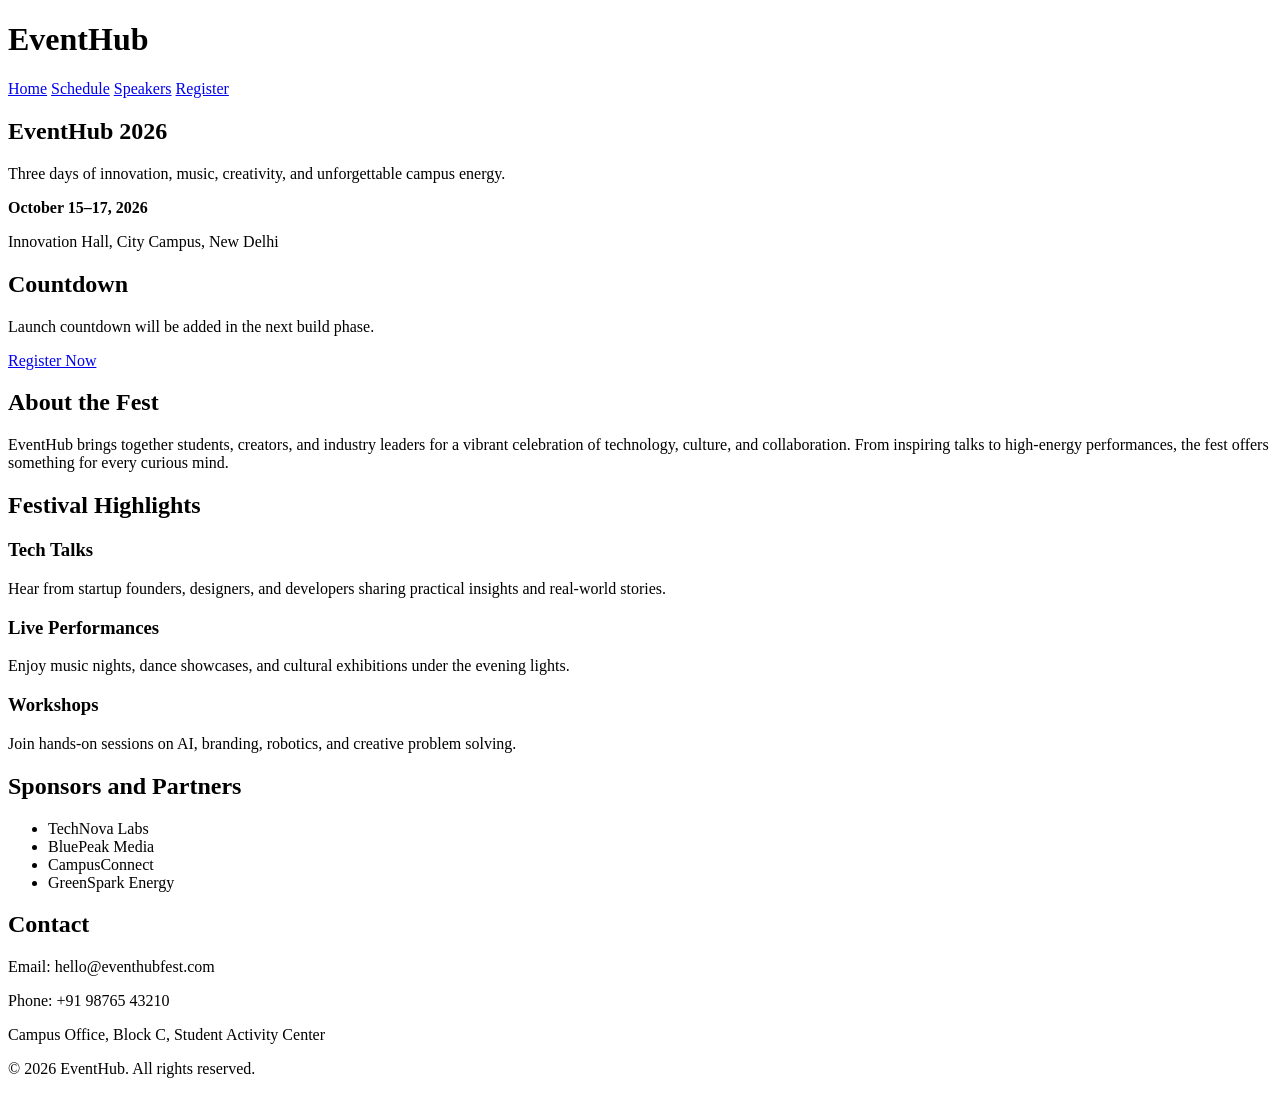
==== home.html @ 145b8e49 "Added home page" ====
<!DOCTYPE html>
<html lang="en">
  <head>
    <meta charset="UTF-8" />
    <meta name="viewport" content="width=device-width, initial-scale=1.0" />
    <title>EventHub | College Fest</title>
    <meta
      name="description"
      content="EventHub is the annual college fest celebrating music, technology, culture, and creativity."
    />
    <link rel="stylesheet" href="css/style.css" />
  </head>
  <body>
    <header>
      <h1>EventHub</h1>
      <nav aria-label="Primary navigation">
        <a href="home.html" class="active">Home</a>
        <a href="schedule.html">Schedule</a>
        <a href="speakers.html">Speakers</a>
        <a href="register.html">Register</a>
      </nav>
    </header>

    <main>
      <section class="hero" aria-labelledby="fest-title">
        <h1 id="fest-title">EventHub 2026</h1>
        <p class="tagline">Three days of innovation, music, creativity, and unforgettable campus energy.</p>
        <p><strong>October 15–17, 2026</strong></p>
        <p>Innovation Hall, City Campus, New Delhi</p>
        <div class="countdown-placeholder" aria-label="Countdown placeholder">
          <h2>Countdown</h2>
          <p>Launch countdown will be added in the next build phase.</p>
        </div>
        <p>
          <a href="register.html" class="cta-button">Register Now</a>
        </p>
      </section>

      <section aria-labelledby="about-title">
        <h2 id="about-title">About the Fest</h2>
        <p>
          EventHub brings together students, creators, and industry leaders for a vibrant celebration of
          technology, culture, and collaboration. From inspiring talks to high-energy performances, the
          fest offers something for every curious mind.
        </p>
      </section>

      <section aria-labelledby="highlights-title">
        <h2 id="highlights-title">Festival Highlights</h2>
        <article>
          <h3>Tech Talks</h3>
          <p>Hear from startup founders, designers, and developers sharing practical insights and real-world stories.</p>
        </article>
        <article>
          <h3>Live Performances</h3>
          <p>Enjoy music nights, dance showcases, and cultural exhibitions under the evening lights.</p>
        </article>
        <article>
          <h3>Workshops</h3>
          <p>Join hands-on sessions on AI, branding, robotics, and creative problem solving.</p>
        </article>
      </section>

      <section aria-labelledby="partners-title">
        <h2 id="partners-title">Sponsors and Partners</h2>
        <ul>
          <li>TechNova Labs</li>
          <li>BluePeak Media</li>
          <li>CampusConnect</li>
          <li>GreenSpark Energy</li>
        </ul>
      </section>

      <section aria-labelledby="contact-title">
        <h2 id="contact-title">Contact</h2>
        <p>Email: hello@eventhubfest.com</p>
        <p>Phone: +91 98765 43210</p>
        <p>Campus Office, Block C, Student Activity Center</p>
      </section>
    </main>

    <footer>
      <p>&copy; 2026 EventHub. All rights reserved.</p>
    </footer>
  </body>
</html>
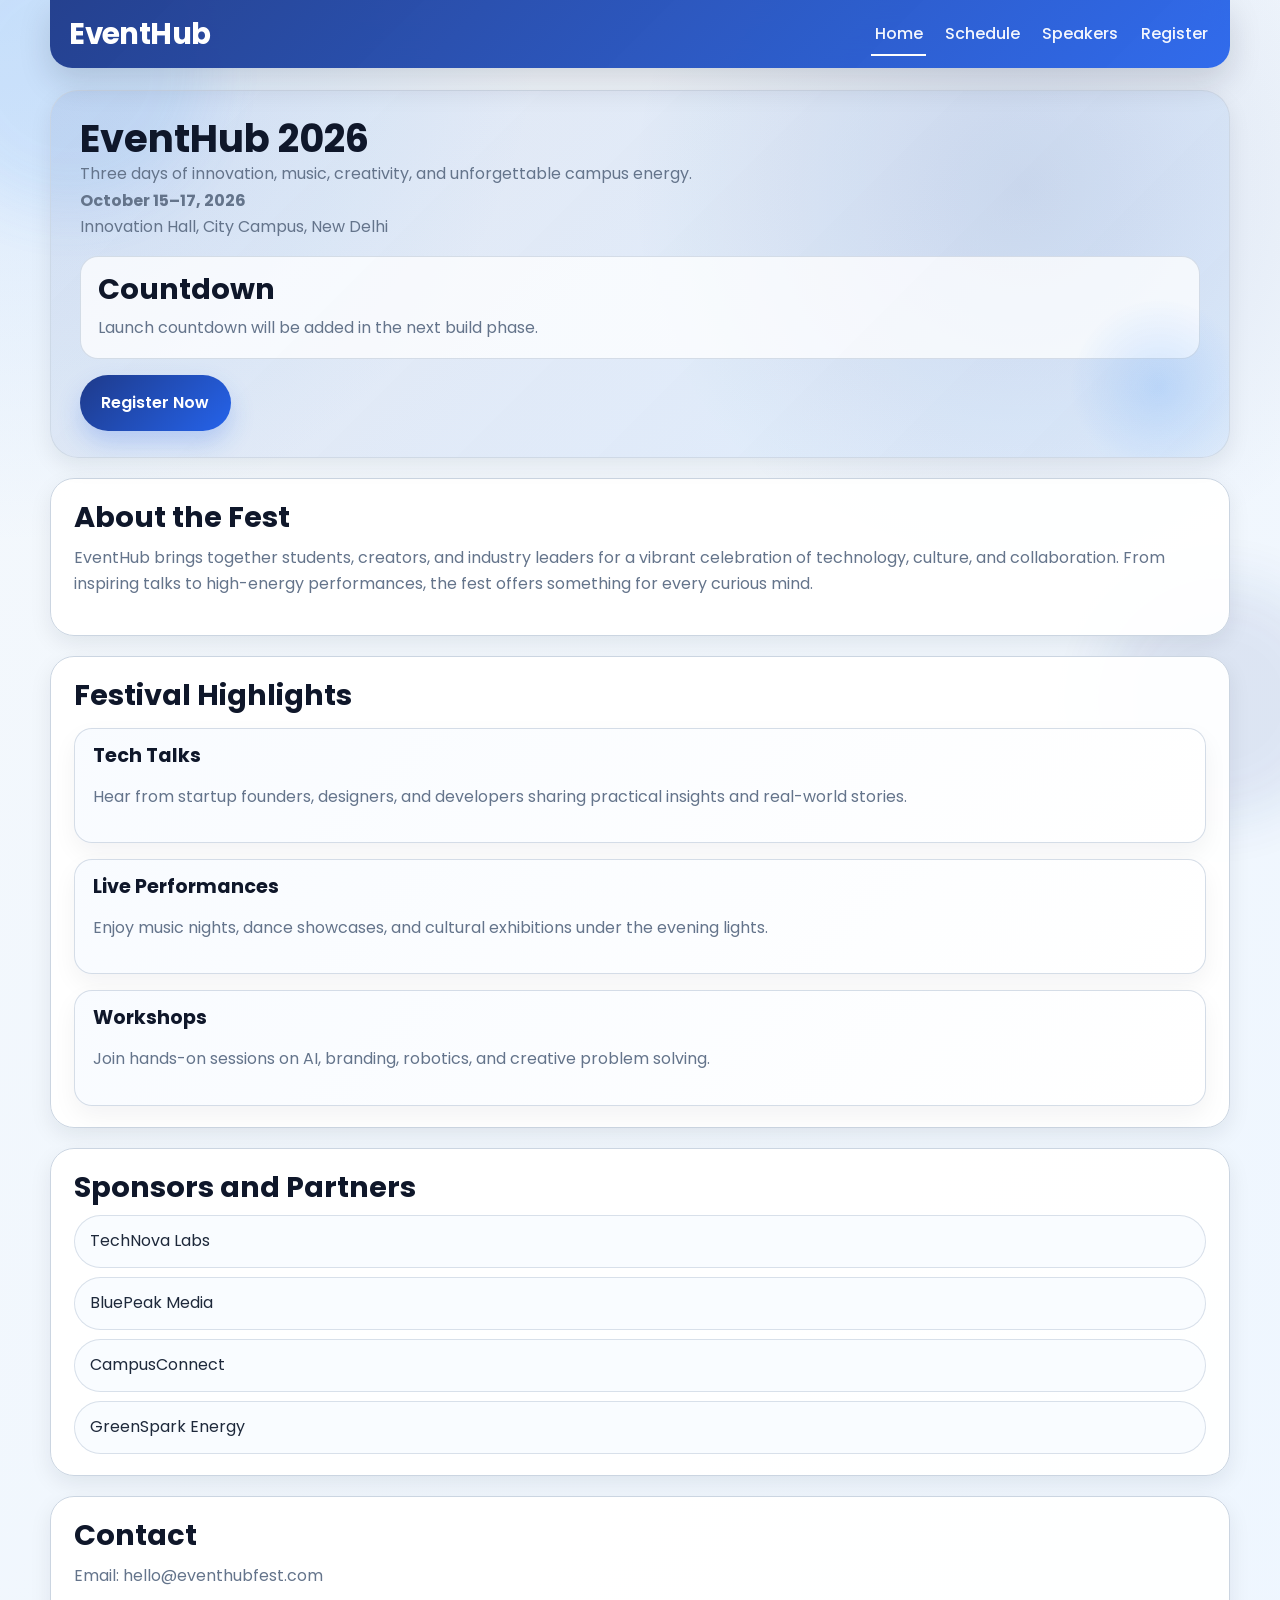
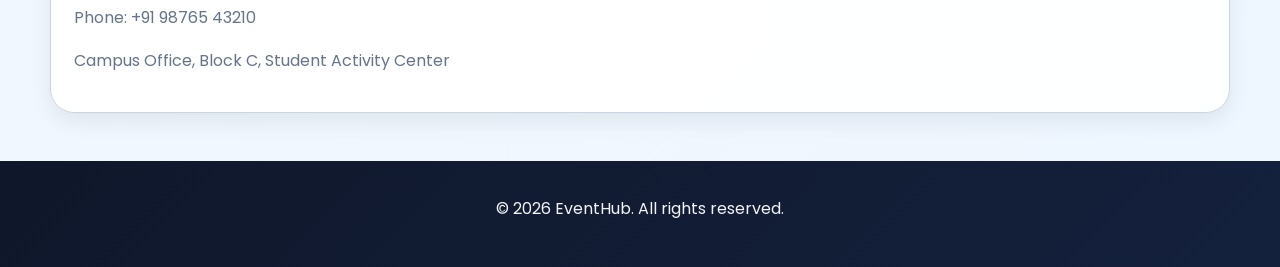
==== commit 7379bd4b: "Enhance schedule and home page styling" ====
--- a/home.html
+++ b/home.html
@@ -9,6 +9,7 @@
       content="EventHub is the annual college fest celebrating music, technology, culture, and creativity."
     />
     <link rel="stylesheet" href="css/style.css" />
+    <link rel="stylesheet" href="css/responsive.css" />
   </head>
   <body>
     <header>
--- a/css/style.css
+++ b/css/style.css
@@ -0,0 +1,544 @@
+@import url('https://fonts.googleapis.com/css2?family=Poppins:wght@300;400;500;600;700&display=swap');
+
+:root {
+  --primary: #1E3A8A;
+  --secondary: #2563EB;
+  --accent: #60A5FA;
+  --dark: #0F172A;
+  --background: #F4F8FC;
+  --surface: #FFFFFF;
+  --text: #1E293B;
+  --text-light: #64748B;
+  --border: #CBD5E1;
+  --shadow: 0 10px 30px rgba(15, 23, 42, 0.12);
+  --shadow-soft: 0 8px 22px rgba(15, 23, 42, 0.08);
+  --radius: 18px;
+}
+
+* {
+  box-sizing: border-box;
+  margin: 0;
+  padding: 0;
+}
+
+html {
+  scroll-behavior: smooth;
+}
+
+body {
+  font-family: 'Poppins', sans-serif;
+  color: var(--text);
+  line-height: 1.65;
+  min-height: 100vh;
+  overflow-x: hidden;
+  background:
+    radial-gradient(circle at top left, rgba(96, 165, 250, 0.2), transparent 24%),
+    radial-gradient(circle at 80% 10%, rgba(30, 58, 138, 0.12), transparent 20%),
+    linear-gradient(135deg, var(--background) 0%, #eef6ff 100%);
+  position: relative;
+}
+
+body::before,
+body::after {
+  content: '';
+  position: fixed;
+  pointer-events: none;
+  z-index: -1;
+  border-radius: 50%;
+  filter: blur(28px);
+  opacity: 0.75;
+}
+
+body::before {
+  width: 280px;
+  height: 280px;
+  top: -70px;
+  left: -70px;
+  background: rgba(96, 165, 250, 0.18);
+}
+
+body::after {
+  width: 240px;
+  height: 240px;
+  right: -60px;
+  bottom: 80px;
+  background: rgba(30, 58, 138, 0.12);
+}
+
+a {
+  color: inherit;
+  text-decoration: none;
+  transition: color 0.25s ease;
+}
+
+a:hover {
+  color: var(--secondary);
+}
+
+img {
+  width: 100%;
+  display: block;
+  object-fit: cover;
+}
+
+h1, h2, h3 {
+  color: var(--dark);
+  line-height: 1.15;
+  font-weight: 700;
+}
+
+h1 {
+  font-size: clamp(1.85rem, 3vw, 2.5rem);
+}
+
+h2 {
+  font-size: clamp(1.8rem, 2.2vw, 2.45rem);
+  margin-bottom: 0.7rem;
+}
+
+h3 {
+  font-size: 1.2rem;
+  margin-bottom: 0.35rem;
+}
+
+p {
+  color: var(--text-light);
+  margin-bottom: 1rem;
+}
+
+hr {
+  border: none;
+  height: 1px;
+  background: linear-gradient(90deg, transparent, var(--border), transparent);
+  margin: 0.8rem 0 1rem;
+}
+
+header {
+  position: sticky;
+  top: 0;
+  z-index: 1000;
+  width: min(1180px, calc(100% - 2rem));
+  margin: 0 auto;
+  padding: 1rem 1.2rem;
+  display: flex;
+  align-items: center;
+  justify-content: space-between;
+  gap: 1rem;
+  background: linear-gradient(135deg, rgba(30, 58, 138, 0.96), rgba(37, 99, 235, 0.94));
+  backdrop-filter: blur(12px);
+  color: #fff;
+  box-shadow: 0 14px 32px rgba(15, 23, 42, 0.15);
+  border-radius: 0 0 22px 22px;
+}
+
+header h1 {
+  color: #fff;
+  font-size: clamp(1.6rem, 2.3vw, 2.1rem);
+  letter-spacing: -0.02em;
+}
+
+nav {
+  display: flex;
+  align-items: center;
+  justify-content: flex-end;
+  gap: 1rem;
+  flex-wrap: wrap;
+}
+
+nav a {
+  position: relative;
+  color: rgba(255, 255, 255, 0.95);
+  font-weight: 500;
+  padding: 0.3rem 0.2rem;
+}
+
+nav a::after {
+  content: '';
+  position: absolute;
+  left: 0;
+  bottom: -4px;
+  width: 0;
+  height: 2px;
+  background: #fff;
+  transition: width 0.25s ease;
+}
+
+nav a:hover::after,
+nav a.active::after {
+  width: 100%;
+}
+
+main {
+  width: min(1180px, calc(100% - 2rem));
+  margin: 1.4rem auto 3rem;
+  display: grid;
+  gap: 1.25rem;
+}
+
+main > section {
+  background: rgba(255, 255, 255, 0.94);
+  border: 1px solid var(--border);
+  border-radius: 24px;
+  padding: 1.35rem 1.45rem;
+  box-shadow: var(--shadow-soft);
+  transition: transform 0.28s ease, box-shadow 0.28s ease, border-color 0.28s ease;
+}
+
+main > section:hover {
+  border-color: rgba(96, 165, 250, 0.35);
+  box-shadow: 0 16px 36px rgba(30, 58, 138, 0.12);
+}
+
+main > section:first-of-type {
+  background: linear-gradient(135deg, rgba(30, 58, 138, 0.08), rgba(96, 165, 250, 0.12));
+  border: 1px solid rgba(203, 213, 225, 0.8);
+  border-radius: 28px;
+  padding: 1.6rem 1.8rem;
+  animation: fadeInUp 0.7s ease both;
+  position: relative;
+  overflow: hidden;
+}
+
+main > section:first-of-type::before {
+  content: '';
+  position: absolute;
+  inset: auto -20px -20px auto;
+  width: 180px;
+  height: 180px;
+  background: radial-gradient(circle, rgba(96, 165, 250, 0.24), transparent 70%);
+  pointer-events: none;
+}
+
+main > section:first-of-type h2 {
+  max-width: 700px;
+  margin-bottom: 0.55rem;
+}
+
+main > section:first-of-type p {
+  max-width: 720px;
+  margin-bottom: 0;
+}
+
+main > section > section,
+main > section > article {
+  background: linear-gradient(135deg, rgba(248, 251, 255, 0.96), rgba(255, 255, 255, 0.96));
+  border: 1px solid rgba(203, 213, 225, 0.8);
+  border-radius: 18px;
+  padding: 1rem 1.1rem;
+  margin-top: 1rem;
+  box-shadow: 0 10px 24px rgba(15, 23, 42, 0.05);
+  transition: transform 0.28s ease, box-shadow 0.28s ease, border-color 0.28s ease;
+}
+
+main > section > section:hover,
+main > section > article:hover {
+  transform: translateY(-3px);
+  box-shadow: 0 14px 30px rgba(30, 58, 138, 0.12);
+  border-color: rgba(96, 165, 250, 0.35);
+}
+
+main > section > article {
+  display: flex;
+  flex-direction: column;
+  align-items: flex-start;
+  gap: 0.7rem;
+}
+
+main > section > article img {
+  width: 132px;
+  height: 132px;
+  border-radius: 50%;
+  border: 4px solid rgba(96, 165, 250, 0.22);
+  margin-bottom: 0.25rem;
+  box-shadow: 0 10px 24px rgba(30, 58, 138, 0.12);
+  transition: transform 0.3s ease;
+}
+
+main > section > article:hover img {
+  transform: scale(1.04);
+}
+
+main > section > article strong {
+  color: var(--primary);
+}
+
+.schedule-page {
+  display: grid;
+  gap: 1rem;
+}
+
+.schedule-hero {
+  display: flex;
+  justify-content: space-between;
+  align-items: flex-start;
+  gap: 1rem;
+  padding: 1.35rem 1.45rem;
+  border-radius: 24px;
+  background: linear-gradient(135deg, rgba(30, 58, 138, 0.94), rgba(37, 99, 235, 0.9));
+  color: #fff;
+  box-shadow: 0 16px 36px rgba(15, 23, 42, 0.14);
+}
+
+.schedule-hero h1,
+.schedule-hero p {
+  color: #fff;
+}
+
+.eyebrow {
+  display: inline-block;
+  margin-bottom: 0.45rem;
+  padding: 0.35rem 0.7rem;
+  border-radius: 999px;
+  background: rgba(255, 255, 255, 0.16);
+  font-size: 0.8rem;
+  font-weight: 700;
+  letter-spacing: 0.16em;
+  text-transform: uppercase;
+}
+
+.schedule-highlights {
+  display: grid;
+  gap: 0.65rem;
+  min-width: 220px;
+}
+
+.schedule-highlights div {
+  padding: 0.8rem 0.9rem;
+  border-radius: 16px;
+  background: rgba(255, 255, 255, 0.16);
+  backdrop-filter: blur(8px);
+}
+
+.schedule-highlights strong {
+  display: block;
+  font-size: 0.95rem;
+  color: #fff;
+}
+
+.schedule-highlights span {
+  font-size: 0.84rem;
+  color: rgba(255, 255, 255, 0.84);
+}
+
+.schedule-grid {
+  display: grid;
+  gap: 1rem;
+}
+
+.schedule-day-card {
+  background: rgba(255, 255, 255, 0.96);
+  border: 1px solid rgba(203, 213, 225, 0.8);
+  border-radius: 22px;
+  padding: 1.2rem;
+  box-shadow: 0 12px 28px rgba(15, 23, 42, 0.06);
+}
+
+.schedule-day-card h2 {
+  display: flex;
+  align-items: center;
+  gap: 0.7rem;
+  margin-bottom: 0.9rem;
+}
+
+.day-pill {
+  display: inline-flex;
+  align-items: center;
+  justify-content: center;
+  min-width: 70px;
+  padding: 0.3rem 0.7rem;
+  border-radius: 999px;
+  background: linear-gradient(135deg, var(--primary), var(--secondary));
+  color: #fff;
+  font-size: 0.8rem;
+  font-weight: 700;
+  letter-spacing: 0.08em;
+  text-transform: uppercase;
+}
+
+.schedule-event {
+  padding: 0.95rem 1rem;
+  border-radius: 16px;
+  border: 1px solid rgba(203, 213, 225, 0.75);
+  background: linear-gradient(135deg, rgba(248, 251, 255, 0.95), rgba(255, 255, 255, 0.95));
+  margin-top: 0.8rem;
+}
+
+.schedule-time {
+  margin-bottom: 0.3rem;
+  font-weight: 700;
+  color: var(--primary);
+}
+
+.schedule-meta {
+  margin-bottom: 0.4rem;
+}
+
+.venue-badge {
+  display: inline-block;
+  padding: 0.28rem 0.6rem;
+  border-radius: 999px;
+  background: rgba(96, 165, 250, 0.14);
+  color: var(--primary);
+  font-size: 0.82rem;
+  font-weight: 600;
+}
+
+main ul {
+  list-style: none;
+  display: grid;
+  gap: 0.6rem;
+  margin-top: 0.4rem;
+}
+
+main li {
+  border: 1px solid rgba(203, 213, 225, 0.7);
+  background: rgba(248, 251, 255, 0.78);
+  border-radius: 999px;
+  padding: 0.75rem 0.95rem;
+  color: var(--text);
+}
+
+.countdown-placeholder {
+  margin: 1rem 0;
+  padding: 1rem 1.1rem;
+  border-radius: 18px;
+  background: rgba(255, 255, 255, 0.75);
+  border: 1px solid rgba(203, 213, 225, 0.8);
+}
+
+.cta-button,
+button,
+.btn {
+  display: inline-flex;
+  align-items: center;
+  justify-content: center;
+  gap: 0.5rem;
+  border: none;
+  padding: 0.95rem 1.35rem;
+  border-radius: 999px;
+  cursor: pointer;
+  font-weight: 600;
+  color: #fff;
+  background: linear-gradient(135deg, var(--primary), var(--secondary));
+  box-shadow: 0 12px 24px rgba(37, 99, 235, 0.24);
+  transition: transform 0.3s ease, box-shadow 0.3s ease, background 0.3s ease;
+}
+
+.cta-button:hover,
+button:hover,
+.btn:hover {
+  transform: translateY(-3px);
+  box-shadow: 0 16px 30px rgba(37, 99, 235, 0.28);
+  background: linear-gradient(135deg, var(--secondary), var(--accent));
+}
+
+form {
+  display: grid;
+  gap: 0.75rem;
+}
+
+label {
+  font-weight: 600;
+  color: var(--dark);
+  font-size: 0.95rem;
+}
+
+input,
+select,
+textarea {
+  width: 100%;
+  padding: 0.9rem 1rem;
+  border: 1px solid var(--border);
+  border-radius: 12px;
+  background: var(--surface);
+  color: var(--text);
+  font: inherit;
+  transition: border-color 0.25s ease, box-shadow 0.25s ease, transform 0.25s ease;
+}
+
+input::placeholder,
+textarea::placeholder {
+  color: #94a3b8;
+}
+
+input:focus,
+select:focus,
+textarea:focus {
+  outline: none;
+  border-color: var(--accent);
+  box-shadow: 0 0 0 4px rgba(96, 165, 250, 0.16);
+  transform: translateY(-1px);
+}
+
+textarea {
+  min-height: 110px;
+  resize: vertical;
+}
+
+input[type='checkbox'] {
+  width: auto;
+  accent-color: var(--primary);
+  margin-right: 0.6rem;
+  transform: translateY(2px);
+}
+
+main > section:nth-of-type(2) > section {
+  max-width: 700px;
+  margin: 0 auto;
+  width: 100%;
+  padding: 1.45rem;
+}
+
+footer {
+  background: linear-gradient(135deg, var(--dark), #14213d);
+  color: rgba(255, 255, 255, 0.95);
+  padding: 2.2rem 1rem 1.8rem;
+  text-align: center;
+  margin-top: 1.5rem;
+}
+
+footer p,
+footer h3 {
+  color: rgba(255, 255, 255, 0.95);
+}
+
+footer a {
+  color: var(--accent);
+}
+
+footer a:hover {
+  color: #fff;
+}
+
+table {
+  width: 100%;
+  border-collapse: collapse;
+  overflow: hidden;
+  border-radius: var(--radius);
+}
+
+th,
+td {
+  padding: 0.8rem 0.9rem;
+  border-bottom: 1px solid var(--border);
+}
+
+th {
+  background: rgba(30, 58, 138, 0.06);
+  color: var(--primary);
+}
+
+tr:hover {
+  background: rgba(96, 165, 250, 0.05);
+}
+
+@keyframes fadeInUp {
+  from {
+    opacity: 0;
+    transform: translateY(16px);
+  }
+  to {
+    opacity: 1;
+    transform: translateY(0);
+  }
+}
--- a/css/responsive.css
+++ b/css/responsive.css
@@ -0,0 +1,86 @@
+@media (min-width: 768px) {
+  main > section:nth-of-type(2) {
+    grid-template-columns: repeat(2, minmax(0, 1fr));
+  }
+}
+
+@media (max-width: 900px) {
+  header {
+    flex-direction: column;
+    align-items: flex-start;
+    padding: 1rem 1rem 0.95rem;
+  }
+
+  nav {
+    justify-content: flex-start;
+    gap: 0.75rem;
+  }
+
+  main > section:first-of-type {
+    padding: 1.4rem;
+    border-radius: 24px;
+  }
+}
+
+@media (max-width: 640px) {
+  body {
+    line-height: 1.6;
+  }
+
+  header {
+    width: min(100% - 1rem, 1180px);
+    padding: 1rem;
+  }
+
+  main {
+    width: min(100% - 1.1rem, 1180px);
+    margin: 0.9rem auto 2rem;
+    gap: 0.95rem;
+  }
+
+  main > section {
+    padding: 1.15rem;
+    border-radius: 20px;
+  }
+
+  main > section:first-of-type {
+    padding: 1.25rem;
+  }
+
+  main > section > section,
+  main > section > article {
+    padding: 1rem;
+    border-radius: 16px;
+  }
+
+  main > section > article img {
+    align-self: center;
+    width: 115px;
+    height: 115px;
+  }
+
+  nav {
+    width: 100%;
+    display: grid;
+    grid-template-columns: repeat(2, minmax(0, 1fr));
+    gap: 0.65rem;
+  }
+
+  nav a {
+    display: inline-flex;
+    justify-content: center;
+    padding: 0.55rem 0.7rem;
+    border-radius: 999px;
+    background: rgba(255, 255, 255, 0.14);
+  }
+
+  .cta-button,
+  button,
+  .btn {
+    width: 100%;
+  }
+
+  footer {
+    padding: 1.8rem 1rem;
+  }
+}
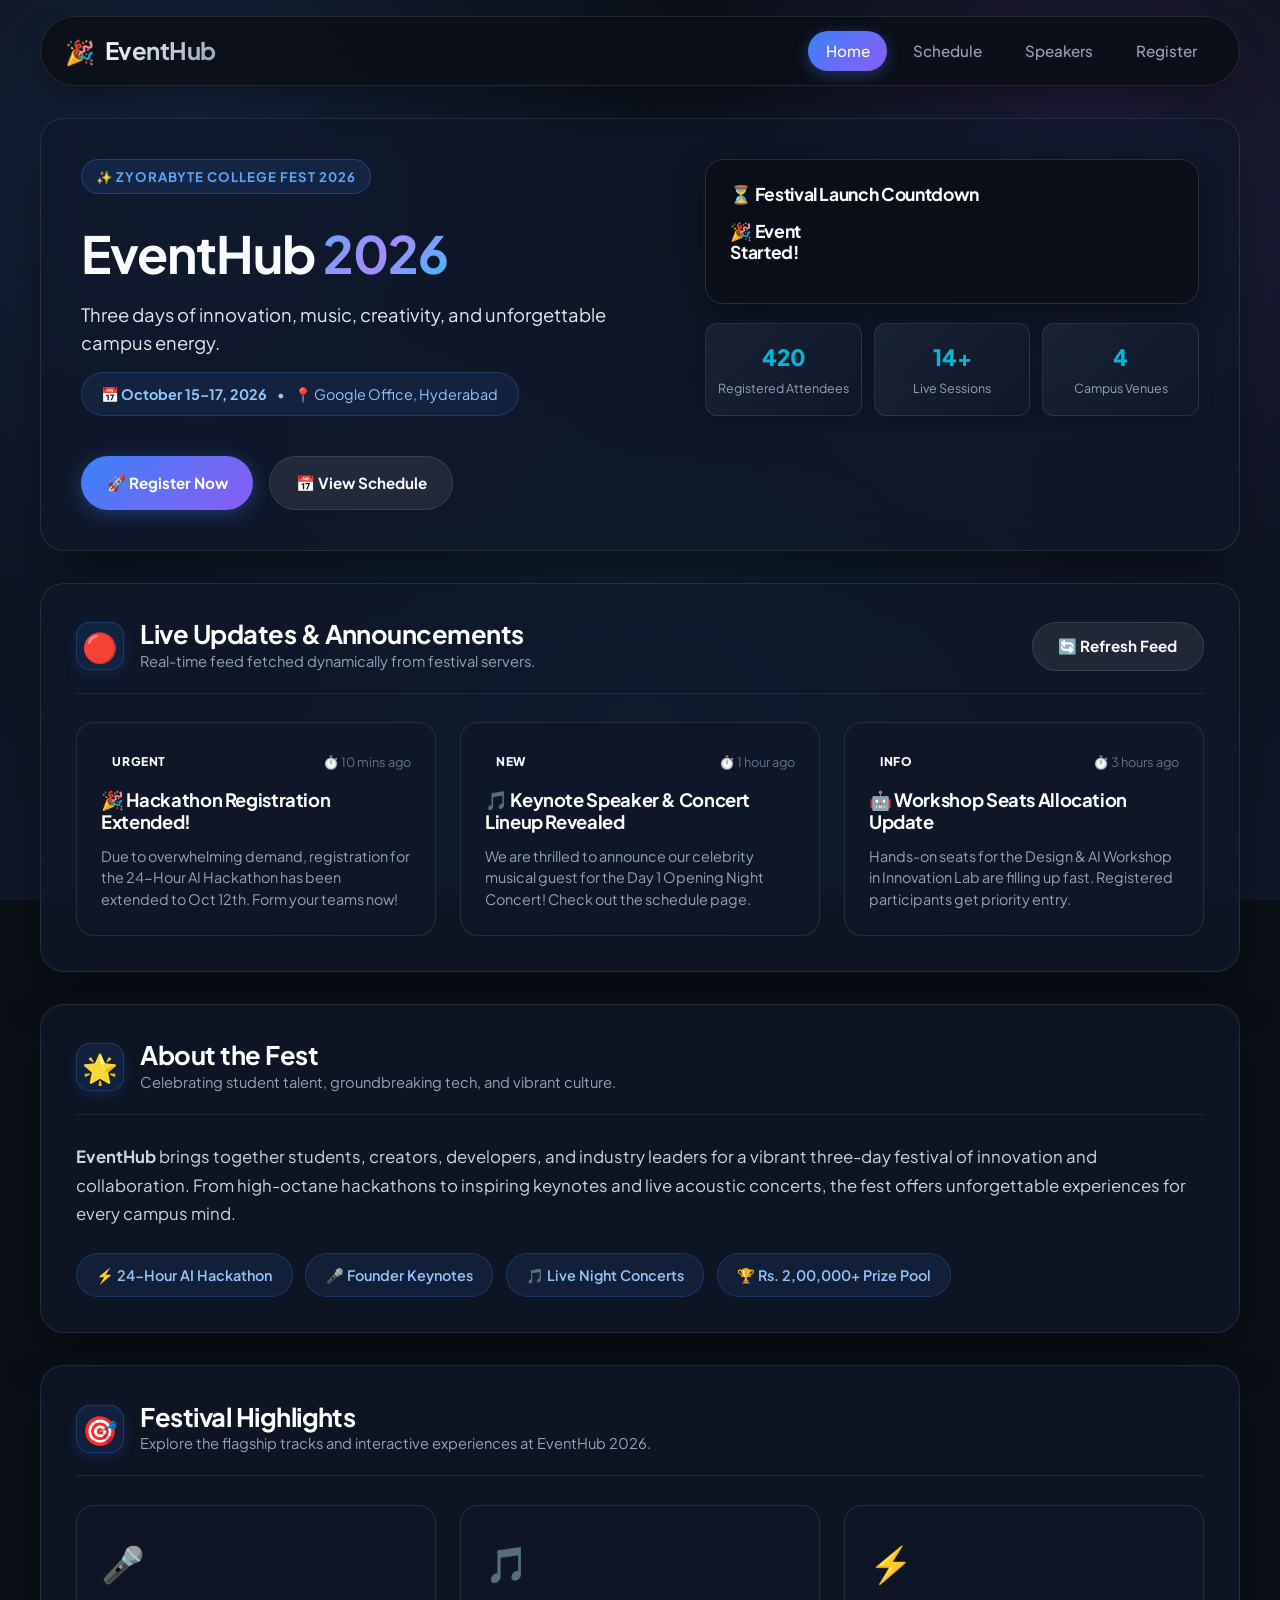
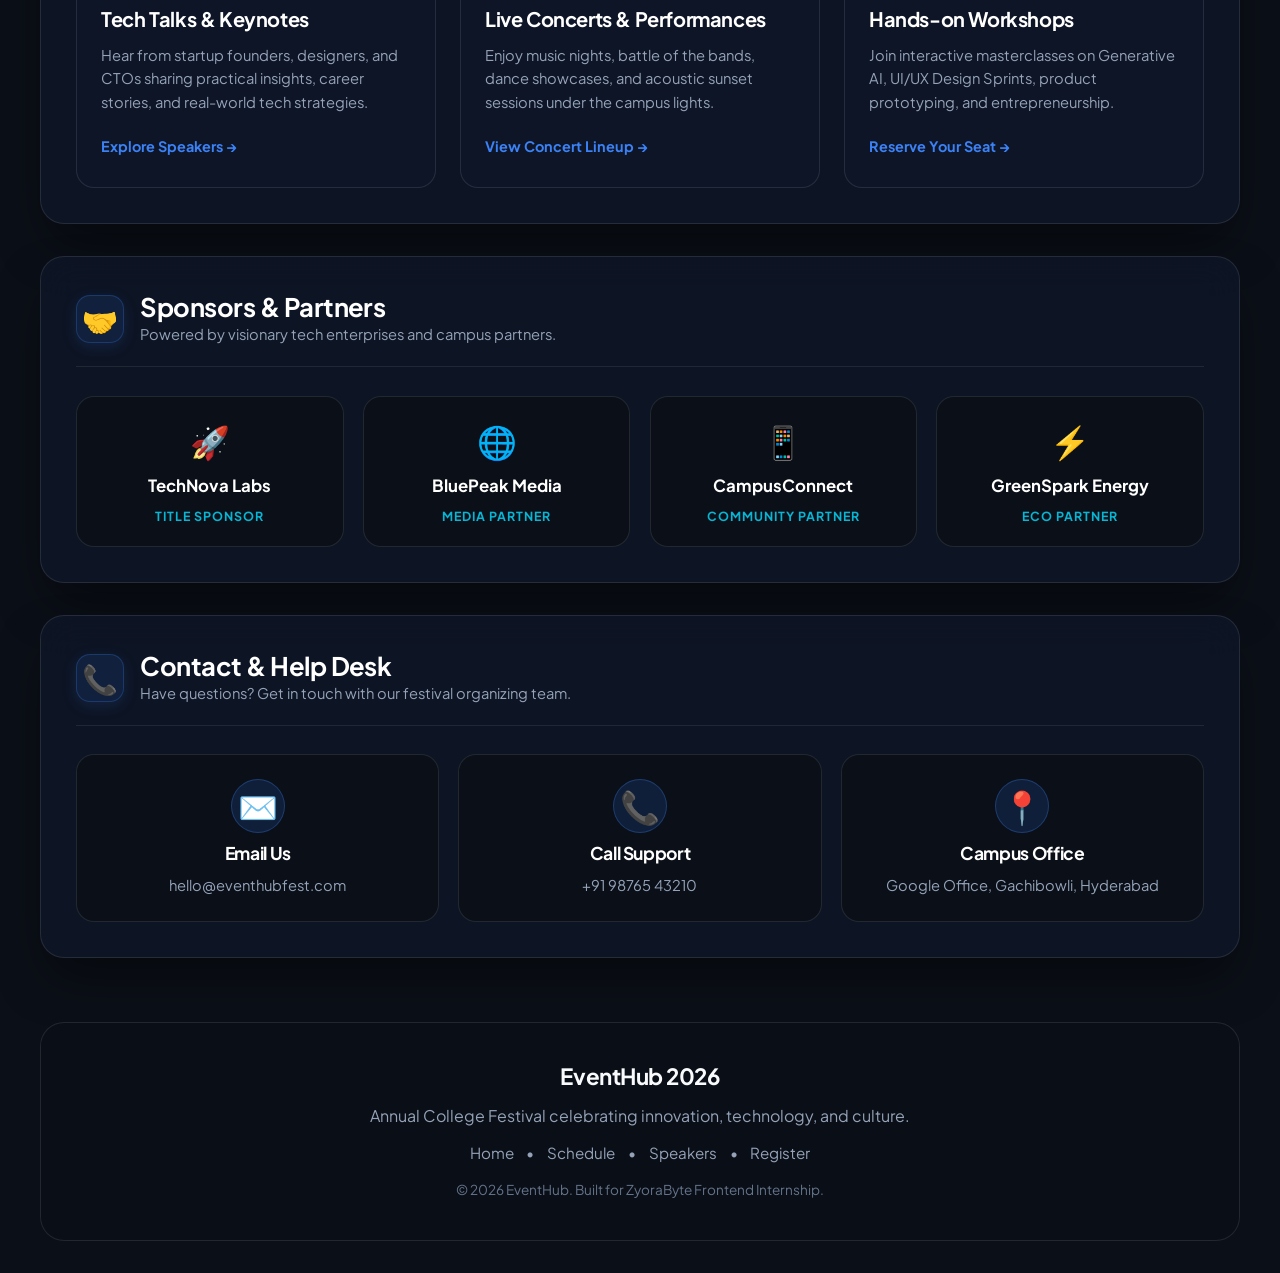
==== commit f493a90e: "style: overhaul design with dark glassmorphism, responsive cards, location updates and fail-safe dat" ====
--- a/home.html
+++ b/home.html
@@ -1,87 +1,290 @@
 <!DOCTYPE html>
 <html lang="en">
-  <head>
+<head>
     <meta charset="UTF-8" />
     <meta name="viewport" content="width=device-width, initial-scale=1.0" />
-    <title>EventHub | College Fest</title>
-    <meta
-      name="description"
-      content="EventHub is the annual college fest celebrating music, technology, culture, and creativity."
-    />
+    <title>EventHub | Annual College Fest 2026</title>
+    <meta name="description" content="EventHub is the annual college fest celebrating music, technology, culture, and innovation." />
+    <link rel="preconnect" href="https://fonts.googleapis.com">
+    <link rel="preconnect" href="https://fonts.gstatic.com" crossorigin>
+    <link href="https://fonts.googleapis.com/css2?family=Plus+Jakarta+Sans:wght@400;500;600;700;800&family=Inter:wght@300;400;500;600;700&display=swap" rel="stylesheet">
     <link rel="stylesheet" href="css/style.css" />
     <link rel="stylesheet" href="css/responsive.css" />
-  </head>
-  <body>
+</head>
+<body data-page="home">
+
     <header>
-      <h1>EventHub</h1>
-      <nav aria-label="Primary navigation">
-        <a href="home.html" class="active">Home</a>
-        <a href="schedule.html">Schedule</a>
-        <a href="speakers.html">Speakers</a>
-        <a href="register.html">Register</a>
-      </nav>
+        <div class="brand">
+            <a href="index.html" class="logo-link">
+                <span class="logo-icon">🎉</span>
+                <h1>EventHub</h1>
+            </a>
+        </div>
+
+        <button class="menu-toggle" type="button" aria-label="Toggle navigation" aria-expanded="false">
+            <span></span>
+            <span></span>
+            <span></span>
+        </button>
+
+        <nav class="nav-links" aria-label="Primary navigation">
+            <a href="index.html" class="active" aria-current="page">Home</a>
+            <a href="schedule.html">Schedule</a>
+            <a href="speakers.html">Speakers</a>
+            <a href="register.html">Register</a>
+        </nav>
     </header>
 
-    <main>
-      <section class="hero" aria-labelledby="fest-title">
-        <h1 id="fest-title">EventHub 2026</h1>
-        <p class="tagline">Three days of innovation, music, creativity, and unforgettable campus energy.</p>
-        <p><strong>October 15–17, 2026</strong></p>
-        <p>Innovation Hall, City Campus, New Delhi</p>
-        <div class="countdown-placeholder" aria-label="Countdown placeholder">
-          <h2>Countdown</h2>
-          <p>Launch countdown will be added in the next build phase.</p>
+    <main id="main-content">
+
+        <!-- 1. Hero Section Box -->
+        <section class="hero section-box" aria-labelledby="fest-title">
+            <div class="hero-header-content">
+                <span class="eyebrow">✨ ZyoraByte College Fest 2026</span>
+                <h1 id="fest-title">EventHub <span class="gradient-text">2026</span></h1>
+                <p class="tagline">Three days of innovation, music, creativity, and unforgettable campus energy.</p>
+                <div class="event-details-pill">
+                    <span>📅 <strong>October 15–17, 2026</strong></span>
+                    <span>•</span>
+                    <span>📍 Google Office, Hyderabad</span>
+                </div>
+            </div>
+
+            <div class="hero-side">
+                <div class="countdown-card" aria-label="Fest Countdown Timer">
+                    <h3>⏳ Festival Launch Countdown</h3>
+                    <div id="countdown" data-target-date="2026-10-15T09:00:00" class="countdown-grid">
+                        <div class="countdown-unit">
+                            <span class="countdown-value" id="cd-days">00</span>
+                            <span class="countdown-label">Days</span>
+                        </div>
+                        <div class="countdown-unit">
+                            <span class="countdown-value" id="cd-hours">00</span>
+                            <span class="countdown-label">Hours</span>
+                        </div>
+                        <div class="countdown-unit">
+                            <span class="countdown-value" id="cd-mins">00</span>
+                            <span class="countdown-label">Mins</span>
+                        </div>
+                        <div class="countdown-unit">
+                            <span class="countdown-value" id="cd-secs">00</span>
+                            <span class="countdown-label">Secs</span>
+                        </div>
+                    </div>
+                </div>
+
+                <div class="hero-stats">
+                    <div class="stat-card">
+                        <strong id="live-registration-count">420</strong>
+                        <span>Registered Attendees</span>
+                    </div>
+                    <div class="stat-card">
+                        <strong>14+</strong>
+                        <span>Live Sessions</span>
+                    </div>
+                    <div class="stat-card">
+                        <strong>4</strong>
+                        <span>Campus Venues</span>
+                    </div>
+                </div>
+            </div>
+
+            <div class="hero-cta-wrapper">
+                <a href="register.html" class="cta-button">🚀 Register Now</a>
+                <a href="schedule.html" class="cta-button secondary-button">📅 View Schedule</a>
+            </div>
+        </section>
+
+        <!-- 2. Live Updates & Announcements Section Box -->
+        <section class="section-box live-data-section" aria-labelledby="live-updates-title">
+            <div class="section-header-box">
+                <div class="header-title-group">
+                    <span class="header-icon-badge">🔴</span>
+                    <div>
+                        <h2 id="live-updates-title">Live Updates & Announcements</h2>
+                        <p>Real-time feed fetched dynamically from festival servers.</p>
+                    </div>
+                </div>
+                <button type="button" id="refresh-announcements-btn" class="secondary-button icon-btn" title="Refresh Live Data">
+                    🔄 Refresh Feed
+                </button>
+            </div>
+
+            <div id="announcements-feed" class="card-grid">
+                <article class="announcement-card feature-card">
+                    <div class="announcement-header">
+                        <span class="pill urgent-pill">🔥 URGENT</span>
+                        <small class="announcement-time">⏱️ 10 mins ago</small>
+                    </div>
+                    <h3>🎉 Hackathon Registration Extended!</h3>
+                    <p>Due to overwhelming demand, registration for the 24-Hour AI Hackathon has been extended to Oct 12th. Form your teams now!</p>
+                </article>
+
+                <article class="announcement-card feature-card">
+                    <div class="announcement-header">
+                        <span class="pill new-pill">🎵 NEW</span>
+                        <small class="announcement-time">⏱️ 1 hour ago</small>
+                    </div>
+                    <h3>🎵 Keynote Speaker & Concert Lineup Revealed</h3>
+                    <p>We are thrilled to announce our celebrity musical guest for the Day 1 Opening Night Concert! Check out the schedule page.</p>
+                </article>
+
+                <article class="announcement-card feature-card">
+                    <div class="announcement-header">
+                        <span class="pill info-pill">ℹ️ INFO</span>
+                        <small class="announcement-time">⏱️ 3 hours ago</small>
+                    </div>
+                    <h3>🤖 Workshop Seats Allocation Update</h3>
+                    <p>Hands-on seats for the Design & AI Workshop in Innovation Lab are filling up fast. Registered participants get priority entry.</p>
+                </article>
+            </div>
+        </section>
+
+        <!-- 3. About the Fest Section Box -->
+        <section class="section-box about-section-box" aria-labelledby="about-title">
+            <div class="section-header-box">
+                <div class="header-title-group">
+                    <span class="header-icon-badge">🌟</span>
+                    <div>
+                        <h2 id="about-title">About the Fest</h2>
+                        <p>Celebrating student talent, groundbreaking tech, and vibrant culture.</p>
+                    </div>
+                </div>
+            </div>
+            <div class="about-card-body">
+                <p>
+                    <strong>EventHub</strong> brings together students, creators, developers, and industry leaders for a 
+                    vibrant three-day festival of innovation and collaboration. From high-octane hackathons to inspiring keynotes 
+                    and live acoustic concerts, the fest offers unforgettable experiences for every campus mind.
+                </p>
+                <div class="about-highlights-pills">
+                    <span class="highlight-pill">⚡ 24-Hour AI Hackathon</span>
+                    <span class="highlight-pill">🎤 Founder Keynotes</span>
+                    <span class="highlight-pill">🎵 Live Night Concerts</span>
+                    <span class="highlight-pill">🏆 Rs. 2,00,000+ Prize Pool</span>
+                </div>
+            </div>
+        </section>
+
+        <!-- 4. Festival Highlights Section Box -->
+        <section class="section-box highlights-section-box" aria-labelledby="highlights-title">
+            <div class="section-header-box">
+                <div class="header-title-group">
+                    <span class="header-icon-badge">🎯</span>
+                    <div>
+                        <h2 id="highlights-title">Festival Highlights</h2>
+                        <p>Explore the flagship tracks and interactive experiences at EventHub 2026.</p>
+                    </div>
+                </div>
+            </div>
+
+            <div class="card-grid highlights-grid">
+                <article class="feature-card highlight-card">
+                    <div class="card-icon-header">🎤</div>
+                    <h3>Tech Talks & Keynotes</h3>
+                    <p>Hear from startup founders, designers, and CTOs sharing practical insights, career stories, and real-world tech strategies.</p>
+                    <a href="speakers.html" class="card-link">Explore Speakers &rarr;</a>
+                </article>
+
+                <article class="feature-card highlight-card">
+                    <div class="card-icon-header">🎵</div>
+                    <h3>Live Concerts & Performances</h3>
+                    <p>Enjoy music nights, battle of the bands, dance showcases, and acoustic sunset sessions under the campus lights.</p>
+                    <a href="schedule.html" class="card-link">View Concert Lineup &rarr;</a>
+                </article>
+
+                <article class="feature-card highlight-card">
+                    <div class="card-icon-header">⚡</div>
+                    <h3>Hands-on Workshops</h3>
+                    <p>Join interactive masterclasses on Generative AI, UI/UX Design Sprints, product prototyping, and entrepreneurship.</p>
+                    <a href="register.html" class="card-link">Reserve Your Seat &rarr;</a>
+                </article>
+            </div>
+        </section>
+
+        <!-- 5. Sponsors and Partners Section Box -->
+        <section class="section-box partners-section-box" aria-labelledby="partners-title">
+            <div class="section-header-box">
+                <div class="header-title-group">
+                    <span class="header-icon-badge">🤝</span>
+                    <div>
+                        <h2 id="partners-title">Sponsors & Partners</h2>
+                        <p>Powered by visionary tech enterprises and campus partners.</p>
+                    </div>
+                </div>
+            </div>
+
+            <div class="sponsor-grid">
+                <div class="sponsor-badge">
+                    <span class="sponsor-icon">🚀</span>
+                    <strong>TechNova Labs</strong>
+                    <span class="sponsor-type">Title Sponsor</span>
+                </div>
+                <div class="sponsor-badge">
+                    <span class="sponsor-icon">🌐</span>
+                    <strong>BluePeak Media</strong>
+                    <span class="sponsor-type">Media Partner</span>
+                </div>
+                <div class="sponsor-badge">
+                    <span class="sponsor-icon">📱</span>
+                    <strong>CampusConnect</strong>
+                    <span class="sponsor-type">Community Partner</span>
+                </div>
+                <div class="sponsor-badge">
+                    <span class="sponsor-icon">⚡</span>
+                    <strong>GreenSpark Energy</strong>
+                    <span class="sponsor-type">Eco Partner</span>
+                </div>
+            </div>
+        </section>
+
+        <!-- 6. Contact Section Box -->
+        <section class="section-box contact-section-box" aria-labelledby="contact-title">
+            <div class="section-header-box">
+                <div class="header-title-group">
+                    <span class="header-icon-badge">📞</span>
+                    <div>
+                        <h2 id="contact-title">Contact & Help Desk</h2>
+                        <p>Have questions? Get in touch with our festival organizing team.</p>
+                    </div>
+                </div>
+            </div>
+
+            <div class="contact-grid">
+                <div class="contact-card">
+                    <div class="contact-icon">✉️</div>
+                    <h4>Email Us</h4>
+                    <p>hello@eventhubfest.com</p>
+                </div>
+                <div class="contact-card">
+                    <div class="contact-icon">📞</div>
+                    <h4>Call Support</h4>
+                    <p>+91 98765 43210</p>
+                </div>
+                <div class="contact-card">
+                    <div class="contact-icon">📍</div>
+                    <h4>Campus Office</h4>
+                    <p>Google Office, Gachibowli, Hyderabad</p>
+                </div>
+            </div>
+        </section>
+
+    </main>
+
+    <footer>
+        <div class="footer-content">
+            <h3>EventHub 2026</h3>
+            <p>Annual College Festival celebrating innovation, technology, and culture.</p>
+            <div class="footer-links">
+                <a href="index.html">Home</a> &bull;
+                <a href="schedule.html">Schedule</a> &bull;
+                <a href="speakers.html">Speakers</a> &bull;
+                <a href="register.html">Register</a>
+            </div>
+            <p class="copyright">&copy; 2026 EventHub. Built for ZyoraByte Frontend Internship.</p>
         </div>
-        <p>
-          <a href="register.html" class="cta-button">Register Now</a>
-        </p>
-      </section>
-
-      <section aria-labelledby="about-title">
-        <h2 id="about-title">About the Fest</h2>
-        <p>
-          EventHub brings together students, creators, and industry leaders for a vibrant celebration of
-          technology, culture, and collaboration. From inspiring talks to high-energy performances, the
-          fest offers something for every curious mind.
-        </p>
-      </section>
-
-      <section aria-labelledby="highlights-title">
-        <h2 id="highlights-title">Festival Highlights</h2>
-        <article>
-          <h3>Tech Talks</h3>
-          <p>Hear from startup founders, designers, and developers sharing practical insights and real-world stories.</p>
-        </article>
-        <article>
-          <h3>Live Performances</h3>
-          <p>Enjoy music nights, dance showcases, and cultural exhibitions under the evening lights.</p>
-        </article>
-        <article>
-          <h3>Workshops</h3>
-          <p>Join hands-on sessions on AI, branding, robotics, and creative problem solving.</p>
-        </article>
-      </section>
-
-      <section aria-labelledby="partners-title">
-        <h2 id="partners-title">Sponsors and Partners</h2>
-        <ul>
-          <li>TechNova Labs</li>
-          <li>BluePeak Media</li>
-          <li>CampusConnect</li>
-          <li>GreenSpark Energy</li>
-        </ul>
-      </section>
-
-      <section aria-labelledby="contact-title">
-        <h2 id="contact-title">Contact</h2>
-        <p>Email: hello@eventhubfest.com</p>
-        <p>Phone: +91 98765 43210</p>
-        <p>Campus Office, Block C, Student Activity Center</p>
-      </section>
-    </main>
-
-    <footer>
-      <p>&copy; 2026 EventHub. All rights reserved.</p>
     </footer>
-  </body>
+
+    <script src="js/script.js" defer></script>
+</body>
 </html>
--- a/css/style.css
+++ b/css/style.css
@@ -1,18 +1,40 @@
-@import url('https://fonts.googleapis.com/css2?family=Poppins:wght@300;400;500;600;700&display=swap');
+@import url('https://fonts.googleapis.com/css2?family=Plus+Jakarta+Sans:wght@400;500;600;700;800&family=Inter:wght@300;400;500;600;700&display=swap');
 
 :root {
-  --primary: #1E3A8A;
-  --secondary: #2563EB;
-  --accent: #60A5FA;
-  --dark: #0F172A;
-  --background: #F4F8FC;
-  --surface: #FFFFFF;
-  --text: #1E293B;
-  --text-light: #64748B;
-  --border: #CBD5E1;
-  --shadow: 0 10px 30px rgba(15, 23, 42, 0.12);
-  --shadow-soft: 0 8px 22px rgba(15, 23, 42, 0.08);
-  --radius: 18px;
+  --primary: #3B82F6;
+  --primary-hover: #2563EB;
+  --secondary: #8B5CF6;
+  --accent: #06B6D4;
+  --accent-glow: rgba(6, 182, 212, 0.35);
+  --background: #0B0F17;
+  --background-alt: #0F172A;
+  --surface: rgba(15, 23, 42, 0.75);
+  --surface-card: rgba(30, 41, 59, 0.65);
+  --surface-hover: rgba(30, 41, 59, 0.9);
+  --text: #F8FAFC;
+  --text-muted: #94A3B8;
+  --text-dim: #64748B;
+  --border: rgba(255, 255, 255, 0.1);
+  --border-glow: rgba(59, 130, 246, 0.4);
+  --shadow-lg: 0 25px 50px -12px rgba(0, 0, 0, 0.5);
+  --shadow-md: 0 16px 36px -8px rgba(0, 0, 0, 0.35);
+  --shadow-glow: 0 0 30px rgba(59, 130, 246, 0.25);
+  --radius-full: 9999px;
+  --radius-xl: 24px;
+  --radius-lg: 18px;
+  --radius-md: 12px;
+}
+
+/* Force Hidden elements to be strictly hidden regardless of flex/grid rules */
+[hidden],
+.skip-link,
+.data-state[hidden],
+.loading-state[hidden],
+.error-state[hidden],
+.card-grid[hidden],
+.speakers-grid[hidden],
+.schedule-day-card.is-hidden {
+  display: none !important;
 }
 
 * {
@@ -26,519 +48,1154 @@
 }
 
 body {
-  font-family: 'Poppins', sans-serif;
+  font-family: 'Plus Jakarta Sans', 'Inter', sans-serif;
   color: var(--text);
-  line-height: 1.65;
+  line-height: 1.6;
   min-height: 100vh;
   overflow-x: hidden;
-  background:
-    radial-gradient(circle at top left, rgba(96, 165, 250, 0.2), transparent 24%),
-    radial-gradient(circle at 80% 10%, rgba(30, 58, 138, 0.12), transparent 20%),
-    linear-gradient(135deg, var(--background) 0%, #eef6ff 100%);
+  background: var(--background);
+  background-image: 
+    radial-gradient(circle at 15% 15%, rgba(59, 130, 246, 0.15) 0%, transparent 40%),
+    radial-gradient(circle at 85% 20%, rgba(139, 92, 246, 0.15) 0%, transparent 35%),
+    radial-gradient(circle at 50% 80%, rgba(6, 182, 212, 0.1) 0%, transparent 50%),
+    linear-gradient(180deg, #0B0F17 0%, #0F172A 100%);
+  background-attachment: fixed;
   position: relative;
 }
 
-body::before,
-body::after {
-  content: '';
-  position: fixed;
-  pointer-events: none;
-  z-index: -1;
-  border-radius: 50%;
-  filter: blur(28px);
-  opacity: 0.75;
-}
-
-body::before {
-  width: 280px;
-  height: 280px;
-  top: -70px;
-  left: -70px;
-  background: rgba(96, 165, 250, 0.18);
-}
-
-body::after {
-  width: 240px;
-  height: 240px;
-  right: -60px;
-  bottom: 80px;
-  background: rgba(30, 58, 138, 0.12);
+::selection {
+  background: rgba(59, 130, 246, 0.4);
+  color: #FFFFFF;
 }
 
 a {
   color: inherit;
   text-decoration: none;
-  transition: color 0.25s ease;
-}
-
-a:hover {
-  color: var(--secondary);
+  transition: all 0.25s ease;
 }
 
 img {
-  width: 100%;
   display: block;
-  object-fit: cover;
-}
-
-h1, h2, h3 {
-  color: var(--dark);
-  line-height: 1.15;
+  max-width: 100%;
+}
+
+/* Typography */
+h1, h2, h3, h4 {
+  color: var(--text);
   font-weight: 700;
+  line-height: 1.2;
+  letter-spacing: -0.02em;
 }
 
 h1 {
-  font-size: clamp(1.85rem, 3vw, 2.5rem);
+  font-size: clamp(2.2rem, 4vw, 3.2rem);
 }
 
 h2 {
-  font-size: clamp(1.8rem, 2.2vw, 2.45rem);
-  margin-bottom: 0.7rem;
+  font-size: clamp(1.6rem, 2.5vw, 2.2rem);
 }
 
 h3 {
-  font-size: 1.2rem;
-  margin-bottom: 0.35rem;
+  font-size: clamp(1.2rem, 1.8vw, 1.4rem);
 }
 
 p {
-  color: var(--text-light);
-  margin-bottom: 1rem;
-}
-
-hr {
-  border: none;
-  height: 1px;
-  background: linear-gradient(90deg, transparent, var(--border), transparent);
-  margin: 0.8rem 0 1rem;
-}
-
+  color: var(--text-muted);
+}
+
+.gradient-text {
+  background: linear-gradient(135deg, #60A5FA 0%, #A78BFA 50%, #38BDF8 100%);
+  -webkit-background-clip: text;
+  -webkit-text-fill-color: transparent;
+}
+
+.eyebrow {
+  display: inline-flex;
+  align-items: center;
+  gap: 0.5rem;
+  padding: 0.4rem 0.9rem;
+  border-radius: var(--radius-full);
+  background: rgba(59, 130, 246, 0.12);
+  border: 1px solid rgba(59, 130, 246, 0.3);
+  color: #60A5FA;
+  font-size: 0.82rem;
+  font-weight: 700;
+  letter-spacing: 0.08em;
+  text-transform: uppercase;
+  margin-bottom: 0.75rem;
+  width: fit-content;
+}
+
+.skip-link {
+  position: absolute;
+  left: 1rem;
+  top: -4rem;
+  z-index: 9999;
+  padding: 0.8rem 1.2rem;
+  border-radius: var(--radius-full);
+  background: var(--primary);
+  color: #fff;
+  font-weight: 600;
+  transition: top 0.2s ease;
+}
+
+.skip-link:focus {
+  top: 1rem;
+}
+
+/* Navbar */
 header {
   position: sticky;
   top: 0;
   z-index: 1000;
-  width: min(1180px, calc(100% - 2rem));
-  margin: 0 auto;
-  padding: 1rem 1.2rem;
+  width: min(1200px, calc(100% - 2rem));
+  margin: 1rem auto 0;
+  padding: 0.85rem 1.5rem;
   display: flex;
   align-items: center;
   justify-content: space-between;
   gap: 1rem;
-  background: linear-gradient(135deg, rgba(30, 58, 138, 0.96), rgba(37, 99, 235, 0.94));
-  backdrop-filter: blur(12px);
-  color: #fff;
-  box-shadow: 0 14px 32px rgba(15, 23, 42, 0.15);
-  border-radius: 0 0 22px 22px;
+  background: rgba(11, 15, 23, 0.85);
+  backdrop-filter: blur(20px);
+  -webkit-backdrop-filter: blur(20px);
+  border: 1px solid var(--border);
+  border-radius: var(--radius-full);
+  box-shadow: var(--shadow-md);
+}
+
+.brand .logo-link {
+  display: flex;
+  align-items: center;
+  gap: 0.6rem;
+}
+
+.logo-icon {
+  font-size: 1.5rem;
 }
 
 header h1 {
-  color: #fff;
-  font-size: clamp(1.6rem, 2.3vw, 2.1rem);
-  letter-spacing: -0.02em;
+  font-size: 1.5rem;
+  background: linear-gradient(135deg, #FFFFFF 0%, #94A3B8 100%);
+  -webkit-background-clip: text;
+  -webkit-text-fill-color: transparent;
 }
 
 nav {
   display: flex;
   align-items: center;
-  justify-content: flex-end;
+  gap: 0.5rem;
+}
+
+nav a {
+  padding: 0.5rem 1.1rem;
+  border-radius: var(--radius-full);
+  color: var(--text-muted);
+  font-size: 0.95rem;
+  font-weight: 500;
+  transition: all 0.25s ease;
+}
+
+nav a:hover {
+  color: #FFF;
+  background: rgba(255, 255, 255, 0.08);
+}
+
+nav a.active {
+  color: #FFF;
+  background: linear-gradient(135deg, var(--primary), var(--secondary));
+  box-shadow: 0 4px 15px rgba(59, 130, 246, 0.35);
+}
+
+.menu-toggle {
+  display: none;
+  flex-direction: column;
+  gap: 0.3rem;
+  background: transparent;
+  border: none;
+  padding: 0.4rem;
+  cursor: pointer;
+}
+
+.menu-toggle span {
+  width: 22px;
+  height: 2px;
+  background: #FFF;
+  border-radius: 2px;
+  transition: all 0.25s ease;
+}
+
+/* Main Layout */
+main {
+  width: min(1200px, calc(100% - 2rem));
+  margin: 2rem auto 4rem;
+  display: flex;
+  flex-direction: column;
+  gap: 2rem;
+}
+
+/* Gorgeous Section Box Container */
+.section-box {
+  background: rgba(15, 23, 42, 0.7);
+  backdrop-filter: blur(18px);
+  -webkit-backdrop-filter: blur(18px);
+  border: 1px solid var(--border);
+  border-radius: var(--radius-xl);
+  padding: 2.2rem;
+  box-shadow: var(--shadow-lg);
+  position: relative;
+  overflow: hidden;
+  transition: all 0.3s ease;
+}
+
+.section-box:hover {
+  border-color: rgba(96, 165, 250, 0.3);
+  box-shadow: 0 20px 45px rgba(0, 0, 0, 0.5), 0 0 25px rgba(59, 130, 246, 0.15);
+}
+
+/* Section Header Bar */
+.section-header-box {
+  display: flex;
+  align-items: center;
+  justify-content: space-between;
+  gap: 1rem;
+  margin-bottom: 1.8rem;
+  padding-bottom: 1.2rem;
+  border-bottom: 1px solid rgba(255, 255, 255, 0.08);
+}
+
+.header-title-group {
+  display: flex;
+  align-items: center;
+  gap: 1rem;
+}
+
+.header-icon-badge {
+  font-size: 1.8rem;
+  width: 48px;
+  height: 48px;
+  border-radius: 14px;
+  background: rgba(59, 130, 246, 0.12);
+  border: 1px solid rgba(59, 130, 246, 0.25);
+  display: flex;
+  align-items: center;
+  justify-content: center;
+  box-shadow: 0 4px 15px rgba(59, 130, 246, 0.15);
+}
+
+.section-header-box h2 {
+  font-size: 1.6rem;
+  color: #FFF;
+}
+
+.section-header-box p {
+  font-size: 0.92rem;
+  color: var(--text-muted);
+}
+
+/* Registration Page Styling */
+.register-hero-content {
+  display: flex;
+  flex-direction: column;
+  gap: 1rem;
+}
+
+.register-benefits-pills {
+  display: flex;
+  flex-wrap: wrap;
+  gap: 0.8rem;
+  margin-top: 0.5rem;
+}
+
+.benefit-pill {
+  padding: 0.5rem 1.1rem;
+  border-radius: var(--radius-full);
+  background: rgba(6, 182, 212, 0.12);
+  border: 1px solid rgba(6, 182, 212, 0.3);
+  color: var(--accent);
+  font-size: 0.88rem;
+  font-weight: 700;
+}
+
+.form-grid {
+  display: grid;
+  grid-template-columns: repeat(auto-fit, minmax(280px, 1fr));
+  gap: 1.5rem;
+  margin-bottom: 1.5rem;
+}
+
+.form-group {
+  display: flex;
+  flex-direction: column;
+  gap: 0.5rem;
+}
+
+.full-width-group {
+  margin-bottom: 1.5rem;
+}
+
+.form-group label {
+  font-size: 0.95rem;
+  font-weight: 700;
+  color: #E2E8F0;
+}
+
+.form-group input,
+.form-group select,
+.form-group textarea {
+  width: 100%;
+  padding: 1rem 1.2rem;
+  border-radius: var(--radius-md);
+  background: rgba(11, 15, 23, 0.85);
+  border: 1px solid rgba(255, 255, 255, 0.15);
+  color: #FFF;
+  font-size: 0.98rem;
+  font-family: inherit;
+  transition: all 0.25s ease;
+}
+
+.form-group select {
+  cursor: pointer;
+}
+
+.form-group select option {
+  background: #0F172A;
+  color: #FFF;
+}
+
+.form-group input:focus,
+.form-group select:focus,
+.form-group textarea:focus {
+  outline: none;
+  border-color: var(--primary);
+  box-shadow: 0 0 0 4px rgba(59, 130, 246, 0.25);
+  background: rgba(15, 23, 42, 0.95);
+}
+
+.form-terms-box {
+  display: flex;
+  align-items: center;
+  gap: 0.8rem;
+  padding: 1.1rem 1.4rem;
+  border-radius: var(--radius-md);
+  background: rgba(11, 15, 23, 0.6);
+  border: 1px solid var(--border);
+  margin-bottom: 1.8rem;
+}
+
+.form-terms-box input[type="checkbox"] {
+  width: 20px;
+  height: 20px;
+  accent-color: var(--primary);
+  cursor: pointer;
+}
+
+.form-terms-box label {
+  font-size: 0.92rem;
+  color: var(--text-muted);
+  cursor: pointer;
+}
+
+.form-submit-wrapper {
+  display: flex;
+  justify-content: flex-start;
+}
+
+.submit-btn {
+  padding: 1rem 2.2rem;
+  font-size: 1.05rem;
+}
+
+.input-error {
+  border-color: #F87171 !important;
+  box-shadow: 0 0 0 4px rgba(248, 113, 113, 0.25) !important;
+}
+
+.error-text {
+  color: #FCA5A5;
+  font-size: 0.85rem;
+  margin-top: 0.2rem;
+  font-weight: 600;
+}
+
+.form-message.success {
+  padding: 1rem 1.4rem;
+  border-radius: var(--radius-md);
+  background: rgba(34, 197, 94, 0.15);
+  border: 1px solid rgba(34, 197, 94, 0.35);
+  color: #4ADE80;
+  font-weight: 700;
+  margin-bottom: 1.2rem;
+}
+
+/* Schedule Hero & Stats */
+.schedule-hero {
+  display: flex;
+  flex-direction: column;
+  gap: 1.5rem;
+}
+
+.schedule-highlights-grid {
+  display: grid;
+  grid-template-columns: repeat(auto-fit, minmax(200px, 1fr));
+  gap: 1rem;
+}
+
+.schedule-stat-box {
+  padding: 1.2rem;
+  border-radius: var(--radius-lg);
+  background: rgba(11, 15, 23, 0.8);
+  border: 1px solid var(--border);
+  text-align: center;
+  box-shadow: 0 4px 15px rgba(0, 0, 0, 0.2);
+}
+
+.schedule-stat-box strong {
+  display: block;
+  font-size: 1.4rem;
+  font-weight: 800;
+  color: var(--secondary);
+}
+
+.schedule-stat-box span {
+  font-size: 0.82rem;
+  color: var(--text-muted);
+}
+
+/* Schedule Controls Box */
+.schedule-controls {
+  display: flex;
+  flex-direction: column;
+  gap: 1.2rem;
+}
+
+/* Schedule Day Cards Container & Full-Width Event Boxes */
+.schedule-grid {
+  display: flex;
+  flex-direction: column;
+  gap: 2rem;
+  width: 100%;
+}
+
+.schedule-day-card {
+  background: rgba(15, 23, 42, 0.7);
+  border: 1px solid var(--border);
+  border-radius: var(--radius-xl);
+  padding: 2.2rem;
+  box-shadow: var(--shadow-lg);
+  width: 100%;
+}
+
+.day-header-bar {
+  display: flex;
+  align-items: center;
+  gap: 1rem;
+  margin-bottom: 1.8rem;
+  padding-bottom: 1.2rem;
+  border-bottom: 1px solid rgba(255, 255, 255, 0.1);
+}
+
+.day-pill {
+  padding: 0.45rem 1.2rem;
+  border-radius: var(--radius-full);
+  background: linear-gradient(135deg, var(--primary), var(--secondary));
+  color: #FFF;
+  font-size: 0.9rem;
+  font-weight: 800;
+  letter-spacing: 0.08em;
+}
+
+.day-header-bar h2 {
+  font-size: 1.6rem;
+  color: #FFF;
+}
+
+/* Full-Width Spacious Timeline Events */
+.events-list {
+  display: flex;
+  flex-direction: column;
+  gap: 1.5rem;
+  width: 100%;
+}
+
+.schedule-event {
+  width: 100%;
+  background: rgba(11, 15, 23, 0.85);
+  border: 1px solid rgba(255, 255, 255, 0.12);
+  border-radius: var(--radius-lg);
+  padding: 1.8rem 2.2rem;
+  display: flex;
+  flex-direction: column;
+  gap: 0.8rem;
+  transition: all 0.3s cubic-bezier(0.4, 0, 0.2, 1);
+  box-shadow: 0 10px 30px rgba(0, 0, 0, 0.3);
+}
+
+.schedule-event:hover {
+  transform: translateY(-4px);
+  border-color: var(--border-glow);
+  box-shadow: 0 18px 40px rgba(0, 0, 0, 0.5), 0 0 25px rgba(59, 130, 246, 0.2);
+  background: rgba(15, 23, 42, 0.9);
+}
+
+.schedule-event-header {
+  display: flex;
+  align-items: center;
+  justify-content: space-between;
   gap: 1rem;
   flex-wrap: wrap;
 }
 
-nav a {
-  position: relative;
-  color: rgba(255, 255, 255, 0.95);
-  font-weight: 500;
-  padding: 0.3rem 0.2rem;
-}
-
-nav a::after {
-  content: '';
-  position: absolute;
-  left: 0;
-  bottom: -4px;
-  width: 0;
-  height: 2px;
-  background: #fff;
-  transition: width 0.25s ease;
-}
-
-nav a:hover::after,
-nav a.active::after {
-  width: 100%;
-}
-
-main {
-  width: min(1180px, calc(100% - 2rem));
-  margin: 1.4rem auto 3rem;
+.schedule-time {
+  font-size: 1.05rem;
+  font-weight: 800;
+  color: #60A5FA;
+  display: flex;
+  align-items: center;
+  gap: 0.4rem;
+}
+
+.venue-badge {
+  padding: 0.4rem 0.9rem;
+  border-radius: var(--radius-full);
+  background: rgba(6, 182, 212, 0.14);
+  border: 1px solid rgba(6, 182, 212, 0.35);
+  color: var(--accent);
+  font-size: 0.85rem;
+  font-weight: 700;
+}
+
+.schedule-event h3 {
+  font-size: 1.35rem;
+  color: #FFF;
+  margin: 0.1rem 0;
+}
+
+.speaker-text {
+  font-size: 0.95rem;
+  color: #93C5FD;
+}
+
+.event-desc {
+  font-size: 0.95rem;
+  color: #CBD5E1;
+  line-height: 1.6;
+}
+
+.bookmark-btn {
+  padding: 0.65rem 1.4rem;
+  border-radius: var(--radius-full);
+  background: rgba(255, 255, 255, 0.08);
+  border: 1px solid var(--border);
+  color: var(--text-muted);
+  font-size: 0.9rem;
+  font-weight: 700;
+  cursor: pointer;
+  width: fit-content;
+  transition: all 0.25s ease;
+  margin-top: 0.4rem;
+}
+
+.bookmark-btn:hover {
+  background: rgba(255, 255, 255, 0.15);
+  color: #FFF;
+  transform: translateY(-2px);
+}
+
+.bookmark-btn.active {
+  background: #F59E0B;
+  color: #FFF;
+  border-color: #F59E0B;
+  box-shadow: 0 0 20px rgba(245, 158, 11, 0.6);
+}
+
+/* Hero Box Custom Layout & Components */
+.hero {
   display: grid;
-  gap: 1.25rem;
-}
-
-main > section {
-  background: rgba(255, 255, 255, 0.94);
+  grid-template-columns: 1fr;
+  gap: 2rem;
+  padding: 2.5rem;
+}
+
+@media (min-width: 900px) {
+  .hero {
+    grid-template-columns: 1.2fr 1fr;
+    align-items: center;
+  }
+}
+
+.hero-header-content {
+  display: flex;
+  flex-direction: column;
+  gap: 1rem;
+}
+
+.hero-header-content h1 {
+  font-size: clamp(2.4rem, 4vw, 3.4rem);
+  line-height: 1.1;
+  margin: 0.2rem 0;
+}
+
+.hero-header-content .tagline {
+  font-size: 1.15rem;
+  color: #E2E8F0;
+  line-height: 1.5;
+}
+
+.event-details-pill {
+  display: inline-flex;
+  flex-wrap: wrap;
+  align-items: center;
+  gap: 0.6rem;
+  padding: 0.6rem 1.2rem;
+  border-radius: var(--radius-full);
+  background: rgba(59, 130, 246, 0.1);
+  border: 1px solid rgba(59, 130, 246, 0.25);
+  color: #93C5FD;
+  font-size: 0.9rem;
+  width: fit-content;
+}
+
+.hero-side {
+  display: flex;
+  flex-direction: column;
+  gap: 1.2rem;
+}
+
+/* Countdown Card Box */
+.countdown-card {
+  padding: 1.5rem;
+  border-radius: var(--radius-lg);
+  background: rgba(11, 15, 23, 0.85);
+  border: 1px solid rgba(255, 255, 255, 0.12);
+  box-shadow: 0 10px 30px rgba(0, 0, 0, 0.4);
+}
+
+.countdown-card h3 {
+  font-size: 1.1rem;
+  color: #FFF;
+  margin-bottom: 1rem;
+  display: flex;
+  align-items: center;
+  gap: 0.5rem;
+}
+
+.countdown-grid {
+  display: grid !important;
+  grid-template-columns: repeat(4, 1fr) !important;
+  gap: 0.75rem !important;
+}
+
+.countdown-unit {
+  padding: 0.9rem 0.4rem;
+  border-radius: var(--radius-md);
+  background: linear-gradient(135deg, rgba(30, 41, 59, 0.8), rgba(15, 23, 42, 0.9));
+  border: 1px solid rgba(59, 130, 246, 0.3);
+  text-align: center;
+  box-shadow: 0 4px 15px rgba(0, 0, 0, 0.25);
+}
+
+.countdown-value {
+  display: block;
+  font-size: 1.6rem;
+  font-weight: 800;
+  background: linear-gradient(135deg, #60A5FA, #38BDF8);
+  -webkit-background-clip: text;
+  -webkit-text-fill-color: transparent;
+}
+
+.countdown-label {
+  display: block;
+  margin-top: 0.25rem;
+  font-size: 0.72rem;
+  font-weight: 700;
+  text-transform: uppercase;
+  letter-spacing: 0.1em;
+  color: #94A3B8;
+}
+
+/* Hero Stats Grid */
+.hero-stats {
+  display: grid !important;
+  grid-template-columns: repeat(3, 1fr) !important;
+  gap: 0.75rem !important;
+}
+
+.stat-card {
+  padding: 1rem 0.6rem;
+  border-radius: var(--radius-md);
+  background: linear-gradient(135deg, rgba(30, 41, 59, 0.7), rgba(15, 23, 42, 0.8));
+  border: 1px solid rgba(255, 255, 255, 0.1);
+  text-align: center;
+  box-shadow: 0 4px 15px rgba(0, 0, 0, 0.2);
+  transition: transform 0.25s ease;
+}
+
+.stat-card:hover {
+  transform: translateY(-4px);
+  border-color: rgba(6, 182, 212, 0.4);
+}
+
+.stat-card strong {
+  display: block;
+  font-size: 1.4rem;
+  font-weight: 800;
+  color: var(--accent);
+}
+
+.stat-card span {
+  display: block;
+  font-size: 0.78rem;
+  color: var(--text-muted);
+  margin-top: 0.2rem;
+}
+
+/* Hero CTA Wrapper */
+.hero-cta-wrapper {
+  grid-column: 1 / -1;
+  display: flex;
+  gap: 1rem;
+  flex-wrap: wrap;
+  margin-top: 0.5rem;
+}
+
+/* Speakers Grid & Card Styling */
+.speakers-grid {
+  display: grid;
+  grid-template-columns: repeat(auto-fill, minmax(260px, 1fr));
+  gap: 1.8rem;
+}
+
+.speaker-card {
+  background: rgba(15, 23, 42, 0.75);
   border: 1px solid var(--border);
-  border-radius: 24px;
-  padding: 1.35rem 1.45rem;
-  box-shadow: var(--shadow-soft);
-  transition: transform 0.28s ease, box-shadow 0.28s ease, border-color 0.28s ease;
-}
-
-main > section:hover {
-  border-color: rgba(96, 165, 250, 0.35);
-  box-shadow: 0 16px 36px rgba(30, 58, 138, 0.12);
-}
-
-main > section:first-of-type {
-  background: linear-gradient(135deg, rgba(30, 58, 138, 0.08), rgba(96, 165, 250, 0.12));
-  border: 1px solid rgba(203, 213, 225, 0.8);
-  border-radius: 28px;
-  padding: 1.6rem 1.8rem;
-  animation: fadeInUp 0.7s ease both;
+  border-radius: var(--radius-xl);
+  padding: 1.4rem;
+  display: flex;
+  flex-direction: column;
+  gap: 0.8rem;
+  transition: all 0.3s ease;
+  box-shadow: var(--shadow-md);
   position: relative;
   overflow: hidden;
 }
 
-main > section:first-of-type::before {
-  content: '';
+.speaker-card:hover {
+  transform: translateY(-6px);
+  border-color: var(--border-glow);
+  box-shadow: var(--shadow-lg), var(--shadow-glow);
+  background: rgba(30, 41, 59, 0.85);
+}
+
+.speaker-card.is-favorite {
+  border-color: rgba(245, 158, 11, 0.5);
+  box-shadow: 0 10px 30px rgba(245, 158, 11, 0.15);
+}
+
+.speaker-card.is-hidden {
+  display: none !important;
+}
+
+.speaker-image-container {
+  position: relative;
+  width: 100%;
+  height: 280px;
+  border-radius: var(--radius-lg);
+  overflow: hidden;
+  border: 1px solid rgba(255, 255, 255, 0.12);
+  margin-bottom: 0.4rem;
+}
+
+.speaker-image-container img {
+  width: 100%;
+  height: 100%;
+  object-fit: cover;
+  transition: transform 0.35s ease;
+}
+
+.speaker-card:hover .speaker-image-container img {
+  transform: scale(1.04);
+}
+
+.speaker-card h3 {
+  font-size: 1.35rem;
+  color: #FFF;
+  margin-top: 0.2rem;
+}
+
+.speaker-role {
+  font-size: 0.95rem;
+  color: #60A5FA;
+}
+
+.speaker-role strong {
+  color: #60A5FA;
+}
+
+.speaker-session {
+  font-size: 0.9rem;
+  color: var(--text-muted);
+  line-height: 1.5;
+  padding: 0.8rem;
+  border-radius: var(--radius-md);
+  background: rgba(255, 255, 255, 0.04);
+  border: 1px solid rgba(255, 255, 255, 0.08);
+}
+
+.speaker-session strong {
+  color: var(--accent);
+}
+
+.favorite-toggle-btn {
   position: absolute;
-  inset: auto -20px -20px auto;
-  width: 180px;
-  height: 180px;
-  background: radial-gradient(circle, rgba(96, 165, 250, 0.24), transparent 70%);
-  pointer-events: none;
-}
-
-main > section:first-of-type h2 {
-  max-width: 700px;
-  margin-bottom: 0.55rem;
-}
-
-main > section:first-of-type p {
-  max-width: 720px;
-  margin-bottom: 0;
-}
-
-main > section > section,
-main > section > article {
-  background: linear-gradient(135deg, rgba(248, 251, 255, 0.96), rgba(255, 255, 255, 0.96));
-  border: 1px solid rgba(203, 213, 225, 0.8);
-  border-radius: 18px;
-  padding: 1rem 1.1rem;
-  margin-top: 1rem;
-  box-shadow: 0 10px 24px rgba(15, 23, 42, 0.05);
-  transition: transform 0.28s ease, box-shadow 0.28s ease, border-color 0.28s ease;
-}
-
-main > section > section:hover,
-main > section > article:hover {
-  transform: translateY(-3px);
-  box-shadow: 0 14px 30px rgba(30, 58, 138, 0.12);
-  border-color: rgba(96, 165, 250, 0.35);
-}
-
-main > section > article {
-  display: flex;
-  flex-direction: column;
-  align-items: flex-start;
-  gap: 0.7rem;
-}
-
-main > section > article img {
-  width: 132px;
-  height: 132px;
+  top: 10px;
+  right: 10px;
+  width: 36px;
+  height: 36px;
   border-radius: 50%;
-  border: 4px solid rgba(96, 165, 250, 0.22);
-  margin-bottom: 0.25rem;
-  box-shadow: 0 10px 24px rgba(30, 58, 138, 0.12);
-  transition: transform 0.3s ease;
-}
-
-main > section > article:hover img {
-  transform: scale(1.04);
-}
-
-main > section > article strong {
-  color: var(--primary);
-}
-
-.schedule-page {
+  background: rgba(15, 23, 42, 0.85);
+  border: 1px solid rgba(255, 255, 255, 0.2);
+  color: var(--text-muted);
+  font-size: 1.2rem;
+  display: flex;
+  align-items: center;
+  justify-content: center;
+  cursor: pointer;
+  transition: all 0.25s ease;
+  backdrop-filter: blur(8px);
+  z-index: 5;
+}
+
+.favorite-toggle-btn:hover {
+  transform: scale(1.15);
+  color: #F59E0B;
+}
+
+.favorite-toggle-btn.active {
+  background: #F59E0B;
+  color: #FFF;
+  border-color: #F59E0B;
+  box-shadow: 0 0 15px rgba(245, 158, 11, 0.6);
+}
+
+.search-input-wrapper {
+  position: relative;
+  width: 100%;
+}
+
+.search-icon {
+  position: absolute;
+  left: 1.2rem;
+  top: 50%;
+  transform: translateY(-50%);
+  font-size: 1.1rem;
+  opacity: 0.6;
+}
+
+.search-input-wrapper input[type="search"], #speakerSearch {
+  width: 100%;
+  padding: 1rem 1rem 1rem 3rem;
+  border-radius: var(--radius-full);
+  background: rgba(11, 15, 23, 0.85);
+  border: 1px solid rgba(255, 255, 255, 0.15);
+  color: #FFF;
+  font-size: 1rem;
+  font-family: inherit;
+  transition: all 0.25s ease;
+}
+
+.search-input-wrapper input:focus, #speakerSearch:focus {
+  outline: none;
+  border-color: var(--primary);
+  box-shadow: 0 0 0 4px rgba(59, 130, 246, 0.25);
+  background: rgba(11, 15, 23, 0.95);
+}
+
+/* Card Grid Layout */
+.card-grid {
   display: grid;
-  gap: 1rem;
-}
-
-.schedule-hero {
-  display: flex;
+  grid-template-columns: repeat(auto-fit, minmax(280px, 1fr));
+  gap: 1.5rem;
+}
+
+/* Announcements Card Box */
+.announcement-card {
+  background: rgba(15, 23, 42, 0.8);
+  border: 1px solid var(--border);
+  border-radius: var(--radius-lg);
+  padding: 1.5rem;
+  transition: all 0.3s ease;
+  display: flex;
+  flex-direction: column;
+  gap: 0.8rem;
+}
+
+.announcement-card:hover {
+  transform: translateY(-6px);
+  border-color: var(--border-glow);
+  box-shadow: 0 15px 35px rgba(0, 0, 0, 0.4);
+}
+
+.announcement-header {
+  display: flex;
+  align-items: center;
   justify-content: space-between;
-  align-items: flex-start;
-  gap: 1rem;
-  padding: 1.35rem 1.45rem;
-  border-radius: 24px;
-  background: linear-gradient(135deg, rgba(30, 58, 138, 0.94), rgba(37, 99, 235, 0.9));
-  color: #fff;
-  box-shadow: 0 16px 36px rgba(15, 23, 42, 0.14);
-}
-
-.schedule-hero h1,
-.schedule-hero p {
-  color: #fff;
-}
-
-.eyebrow {
-  display: inline-block;
-  margin-bottom: 0.45rem;
-  padding: 0.35rem 0.7rem;
-  border-radius: 999px;
-  background: rgba(255, 255, 255, 0.16);
+  gap: 0.5rem;
+}
+
+.announcement-header .pill {
+  padding: 0.3rem 0.7rem;
+  border-radius: var(--radius-full);
+  font-size: 0.75rem;
+  font-weight: 800;
+  letter-spacing: 0.05em;
+  text-transform: uppercase;
+}
+
+.urgent-pill { background: rgba(239, 68, 68, 0.18); border: 1px solid rgba(239, 68, 68, 0.4); color: #FCA5A5; }
+.new-pill { background: rgba(139, 92, 246, 0.18); border: 1px solid rgba(139, 92, 246, 0.4); color: #C4B5FD; }
+.info-pill { background: rgba(59, 130, 246, 0.18); border: 1px solid rgba(59, 130, 246, 0.4); color: #93C5FD; }
+
+.announcement-time {
   font-size: 0.8rem;
-  font-weight: 700;
-  letter-spacing: 0.16em;
-  text-transform: uppercase;
-}
-
-.schedule-highlights {
-  display: grid;
-  gap: 0.65rem;
-  min-width: 220px;
-}
-
-.schedule-highlights div {
-  padding: 0.8rem 0.9rem;
-  border-radius: 16px;
-  background: rgba(255, 255, 255, 0.16);
-  backdrop-filter: blur(8px);
-}
-
-.schedule-highlights strong {
-  display: block;
-  font-size: 0.95rem;
-  color: #fff;
-}
-
-.schedule-highlights span {
-  font-size: 0.84rem;
-  color: rgba(255, 255, 255, 0.84);
-}
-
-.schedule-grid {
-  display: grid;
-  gap: 1rem;
-}
-
-.schedule-day-card {
-  background: rgba(255, 255, 255, 0.96);
-  border: 1px solid rgba(203, 213, 225, 0.8);
-  border-radius: 22px;
-  padding: 1.2rem;
-  box-shadow: 0 12px 28px rgba(15, 23, 42, 0.06);
-}
-
-.schedule-day-card h2 {
-  display: flex;
-  align-items: center;
-  gap: 0.7rem;
-  margin-bottom: 0.9rem;
-}
-
-.day-pill {
-  display: inline-flex;
-  align-items: center;
-  justify-content: center;
-  min-width: 70px;
-  padding: 0.3rem 0.7rem;
-  border-radius: 999px;
-  background: linear-gradient(135deg, var(--primary), var(--secondary));
-  color: #fff;
-  font-size: 0.8rem;
-  font-weight: 700;
-  letter-spacing: 0.08em;
-  text-transform: uppercase;
-}
-
-.schedule-event {
-  padding: 0.95rem 1rem;
-  border-radius: 16px;
-  border: 1px solid rgba(203, 213, 225, 0.75);
-  background: linear-gradient(135deg, rgba(248, 251, 255, 0.95), rgba(255, 255, 255, 0.95));
-  margin-top: 0.8rem;
-}
-
-.schedule-time {
-  margin-bottom: 0.3rem;
+  color: var(--text-dim);
+}
+
+.announcement-card h3 {
+  font-size: 1.15rem;
+  color: #FFF;
+}
+
+.announcement-card p {
+  font-size: 0.9rem;
+  line-height: 1.5;
+}
+
+/* About Section Card Body */
+.about-card-body {
+  display: flex;
+  flex-direction: column;
+  gap: 1.5rem;
+}
+
+.about-card-body p {
+  font-size: 1.05rem;
+  line-height: 1.7;
+  color: #CBD5E1;
+}
+
+.about-highlights-pills {
+  display: flex;
+  flex-wrap: wrap;
+  gap: 0.8rem;
+}
+
+.highlight-pill {
+  padding: 0.6rem 1.2rem;
+  border-radius: var(--radius-full);
+  background: rgba(59, 130, 246, 0.1);
+  border: 1px solid rgba(59, 130, 246, 0.25);
+  color: #93C5FD;
+  font-size: 0.9rem;
+  font-weight: 600;
+}
+
+/* Festival Highlights Cards */
+.highlight-card {
+  background: rgba(15, 23, 42, 0.8);
+  border: 1px solid var(--border);
+  border-radius: var(--radius-lg);
+  padding: 1.8rem 1.5rem;
+  display: flex;
+  flex-direction: column;
+  gap: 0.8rem;
+  transition: all 0.3s ease;
+}
+
+.highlight-card:hover {
+  transform: translateY(-6px);
+  border-color: var(--border-glow);
+  box-shadow: 0 15px 35px rgba(0, 0, 0, 0.4);
+}
+
+.card-icon-header {
+  font-size: 2.2rem;
+  margin-bottom: 0.2rem;
+}
+
+.highlight-card h3 {
+  font-size: 1.25rem;
+  color: #FFF;
+}
+
+.highlight-card p {
+  font-size: 0.92rem;
+  flex-grow: 1;
+}
+
+.card-link {
+  font-size: 0.9rem;
   font-weight: 700;
   color: var(--primary);
-}
-
-.schedule-meta {
-  margin-bottom: 0.4rem;
-}
-
-.venue-badge {
-  display: inline-block;
-  padding: 0.28rem 0.6rem;
-  border-radius: 999px;
-  background: rgba(96, 165, 250, 0.14);
-  color: var(--primary);
-  font-size: 0.82rem;
-  font-weight: 600;
-}
-
-main ul {
-  list-style: none;
+  margin-top: 0.5rem;
+  display: inline-flex;
+  align-items: center;
+}
+
+.card-link:hover {
+  color: #60A5FA;
+  transform: translateX(4px);
+}
+
+/* Sponsors & Partners Grid */
+.sponsor-grid {
   display: grid;
+  grid-template-columns: repeat(auto-fit, minmax(220px, 1fr));
+  gap: 1.2rem;
+}
+
+.sponsor-badge {
+  padding: 1.2rem 1.5rem;
+  border-radius: var(--radius-lg);
+  background: rgba(11, 15, 23, 0.8);
+  border: 1px solid var(--border);
+  display: flex;
+  flex-direction: column;
+  align-items: center;
+  text-align: center;
+  gap: 0.4rem;
+  transition: all 0.3s ease;
+}
+
+.sponsor-badge:hover {
+  transform: translateY(-4px);
+  border-color: var(--accent);
+  box-shadow: 0 10px 25px rgba(6, 182, 212, 0.2);
+}
+
+.sponsor-icon {
+  font-size: 2rem;
+}
+
+.sponsor-badge strong {
+  font-size: 1.05rem;
+  color: #FFF;
+}
+
+.sponsor-type {
+  font-size: 0.78rem;
+  font-weight: 700;
+  text-transform: uppercase;
+  letter-spacing: 0.08em;
+  color: var(--accent);
+}
+
+/* Contact Grid */
+.contact-grid {
+  display: grid;
+  grid-template-columns: repeat(auto-fit, minmax(240px, 1fr));
+  gap: 1.2rem;
+}
+
+.contact-card {
+  padding: 1.5rem;
+  border-radius: var(--radius-lg);
+  background: rgba(11, 15, 23, 0.8);
+  border: 1px solid var(--border);
+  display: flex;
+  flex-direction: column;
+  align-items: center;
+  text-align: center;
   gap: 0.6rem;
-  margin-top: 0.4rem;
-}
-
-main li {
-  border: 1px solid rgba(203, 213, 225, 0.7);
-  background: rgba(248, 251, 255, 0.78);
-  border-radius: 999px;
-  padding: 0.75rem 0.95rem;
-  color: var(--text);
-}
-
-.countdown-placeholder {
-  margin: 1rem 0;
-  padding: 1rem 1.1rem;
-  border-radius: 18px;
-  background: rgba(255, 255, 255, 0.75);
-  border: 1px solid rgba(203, 213, 225, 0.8);
-}
-
-.cta-button,
-button,
-.btn {
+}
+
+.contact-icon {
+  font-size: 2rem;
+  width: 54px;
+  height: 54px;
+  border-radius: 50%;
+  background: rgba(59, 130, 246, 0.15);
+  border: 1px solid rgba(59, 130, 246, 0.3);
+  display: flex;
+  align-items: center;
+  justify-content: center;
+}
+
+.contact-card h4 {
+  font-size: 1.1rem;
+  color: #FFF;
+}
+
+.contact-card p {
+  font-size: 0.92rem;
+  color: var(--text-muted);
+}
+
+/* Buttons */
+.cta-button, button, .btn {
   display: inline-flex;
   align-items: center;
   justify-content: center;
   gap: 0.5rem;
+  padding: 0.85rem 1.6rem;
+  border-radius: var(--radius-full);
   border: none;
-  padding: 0.95rem 1.35rem;
-  border-radius: 999px;
+  font-family: inherit;
+  font-size: 0.95rem;
+  font-weight: 700;
+  color: #FFF;
+  background: linear-gradient(135deg, var(--primary), var(--secondary));
+  box-shadow: 0 4px 20px rgba(59, 130, 246, 0.35);
   cursor: pointer;
-  font-weight: 600;
-  color: #fff;
-  background: linear-gradient(135deg, var(--primary), var(--secondary));
-  box-shadow: 0 12px 24px rgba(37, 99, 235, 0.24);
-  transition: transform 0.3s ease, box-shadow 0.3s ease, background 0.3s ease;
-}
-
-.cta-button:hover,
-button:hover,
-.btn:hover {
-  transform: translateY(-3px);
-  box-shadow: 0 16px 30px rgba(37, 99, 235, 0.28);
-  background: linear-gradient(135deg, var(--secondary), var(--accent));
-}
-
-form {
-  display: grid;
-  gap: 0.75rem;
-}
-
-label {
-  font-weight: 600;
-  color: var(--dark);
+  transition: all 0.25s ease;
+}
+
+.cta-button:hover, button:hover, .btn:hover {
+  transform: translateY(-2px);
+  box-shadow: 0 8px 25px rgba(59, 130, 246, 0.45);
+}
+
+.secondary-button {
+  background: rgba(255, 255, 255, 0.08);
+  border: 1px solid var(--border);
+  box-shadow: none;
+  color: var(--text);
+}
+
+.secondary-button:hover {
+  background: rgba(255, 255, 255, 0.15);
+}
+
+/* Footer */
+footer {
+  width: min(1200px, calc(100% - 2rem));
+  margin: 0 auto 2rem;
+  padding: 2.5rem 1.5rem;
+  text-align: center;
+  background: rgba(11, 15, 23, 0.85);
+  backdrop-filter: blur(16px);
+  border: 1px solid var(--border);
+  border-radius: var(--radius-xl);
+}
+
+.footer-content {
+  display: flex;
+  flex-direction: column;
+  align-items: center;
+  gap: 0.8rem;
+}
+
+.footer-links {
+  display: flex;
+  gap: 0.8rem;
+  color: var(--text-muted);
   font-size: 0.95rem;
 }
 
-input,
-select,
-textarea {
-  width: 100%;
-  padding: 0.9rem 1rem;
-  border: 1px solid var(--border);
-  border-radius: 12px;
-  background: var(--surface);
-  color: var(--text);
-  font: inherit;
-  transition: border-color 0.25s ease, box-shadow 0.25s ease, transform 0.25s ease;
-}
-
-input::placeholder,
-textarea::placeholder {
-  color: #94a3b8;
-}
-
-input:focus,
-select:focus,
-textarea:focus {
-  outline: none;
-  border-color: var(--accent);
-  box-shadow: 0 0 0 4px rgba(96, 165, 250, 0.16);
-  transform: translateY(-1px);
-}
-
-textarea {
-  min-height: 110px;
-  resize: vertical;
-}
-
-input[type='checkbox'] {
-  width: auto;
-  accent-color: var(--primary);
-  margin-right: 0.6rem;
-  transform: translateY(2px);
-}
-
-main > section:nth-of-type(2) > section {
-  max-width: 700px;
-  margin: 0 auto;
-  width: 100%;
-  padding: 1.45rem;
-}
-
-footer {
-  background: linear-gradient(135deg, var(--dark), #14213d);
-  color: rgba(255, 255, 255, 0.95);
-  padding: 2.2rem 1rem 1.8rem;
-  text-align: center;
-  margin-top: 1.5rem;
-}
-
-footer p,
-footer h3 {
-  color: rgba(255, 255, 255, 0.95);
-}
-
-footer a {
-  color: var(--accent);
-}
-
-footer a:hover {
-  color: #fff;
-}
-
-table {
-  width: 100%;
-  border-collapse: collapse;
-  overflow: hidden;
-  border-radius: var(--radius);
-}
-
-th,
-td {
-  padding: 0.8rem 0.9rem;
-  border-bottom: 1px solid var(--border);
-}
-
-th {
-  background: rgba(30, 58, 138, 0.06);
+.footer-links a:hover {
   color: var(--primary);
 }
 
-tr:hover {
-  background: rgba(96, 165, 250, 0.05);
-}
-
-@keyframes fadeInUp {
-  from {
-    opacity: 0;
-    transform: translateY(16px);
-  }
-  to {
-    opacity: 1;
-    transform: translateY(0);
-  }
-}
+.copyright {
+  font-size: 0.85rem;
+  color: var(--text-dim);
+}
--- a/css/responsive.css
+++ b/css/responsive.css
@@ -19,6 +19,34 @@
   main > section:first-of-type {
     padding: 1.4rem;
     border-radius: 24px;
+  }
+}
+
+@media (max-width: 760px) {
+  .menu-toggle {
+    display: flex;
+  }
+
+  header {
+    flex-wrap: wrap;
+  }
+
+  nav {
+    display: none;
+    width: 100%;
+    flex-direction: column;
+    align-items: flex-start;
+    gap: 0.5rem;
+    padding-top: 0.5rem;
+  }
+
+  nav.open {
+    display: flex;
+  }
+
+  nav a {
+    width: 100%;
+    padding: 0.3rem 0;
   }
 }
 
